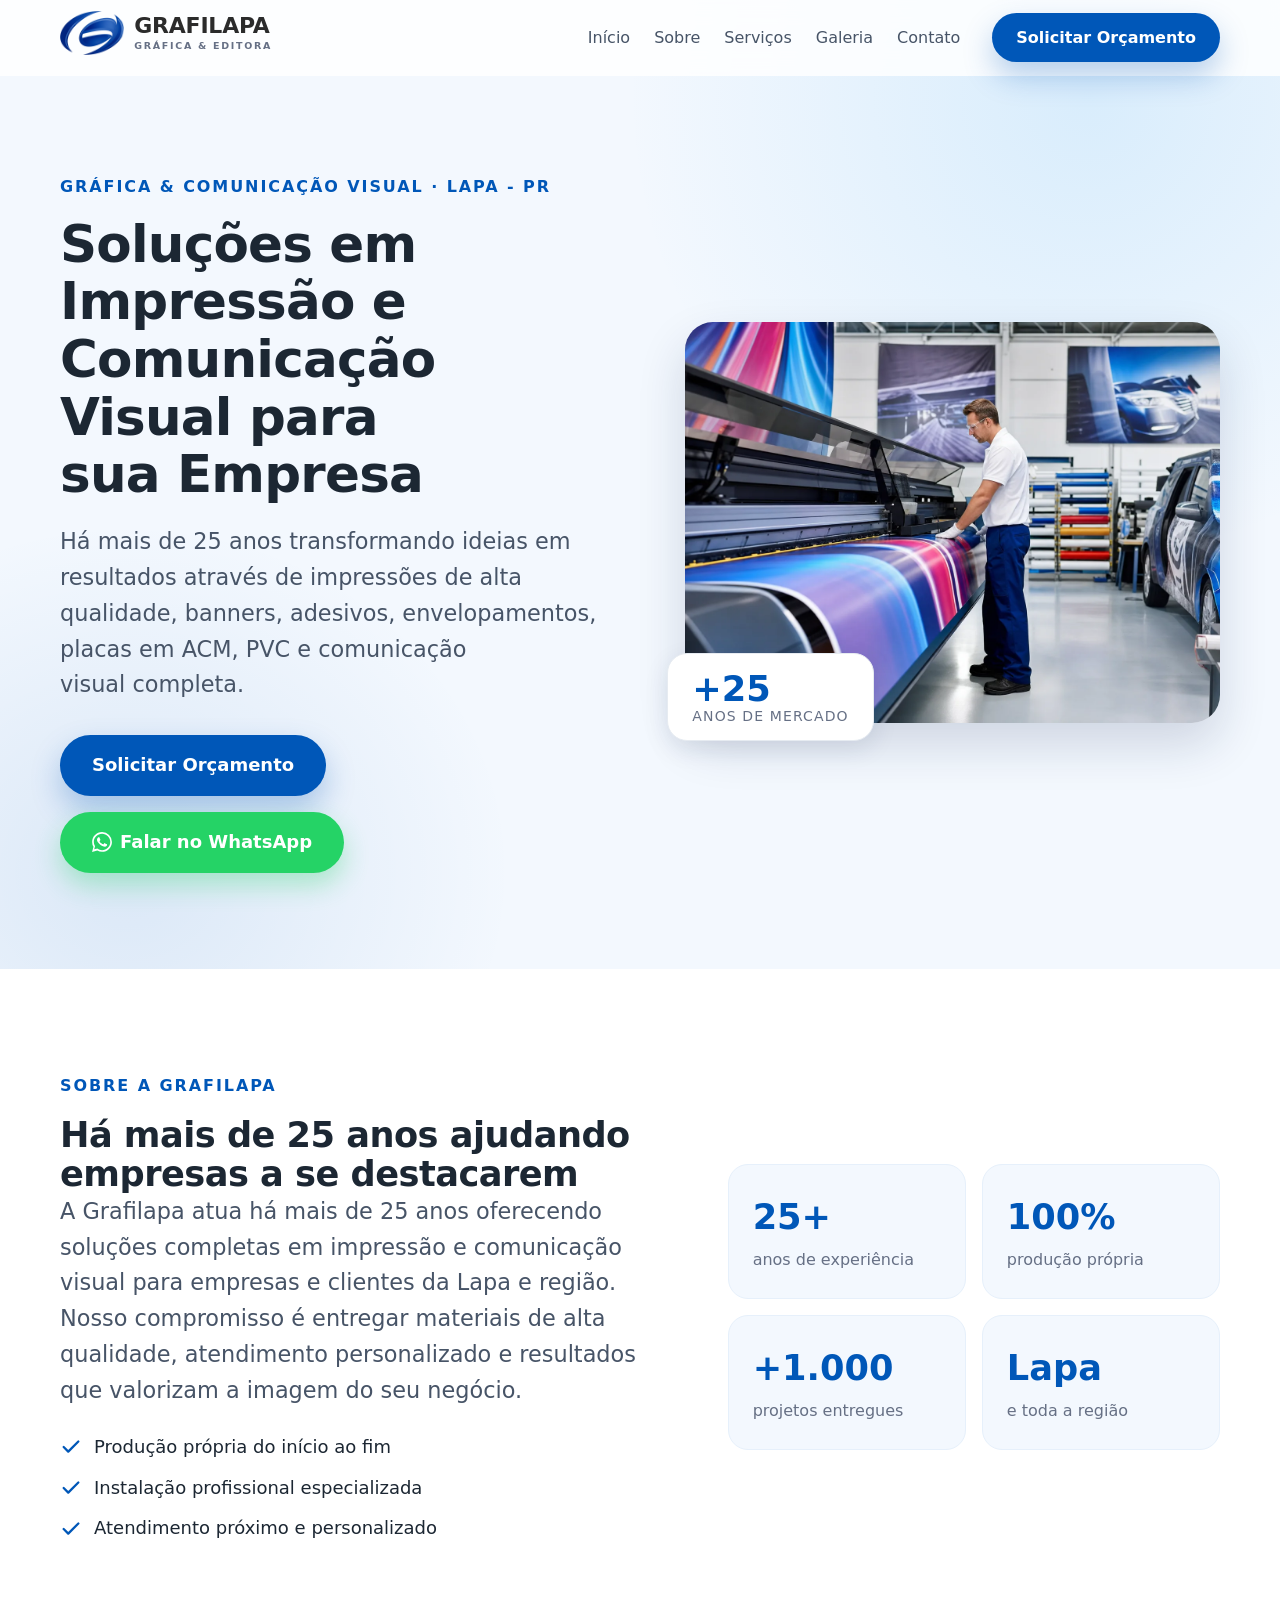
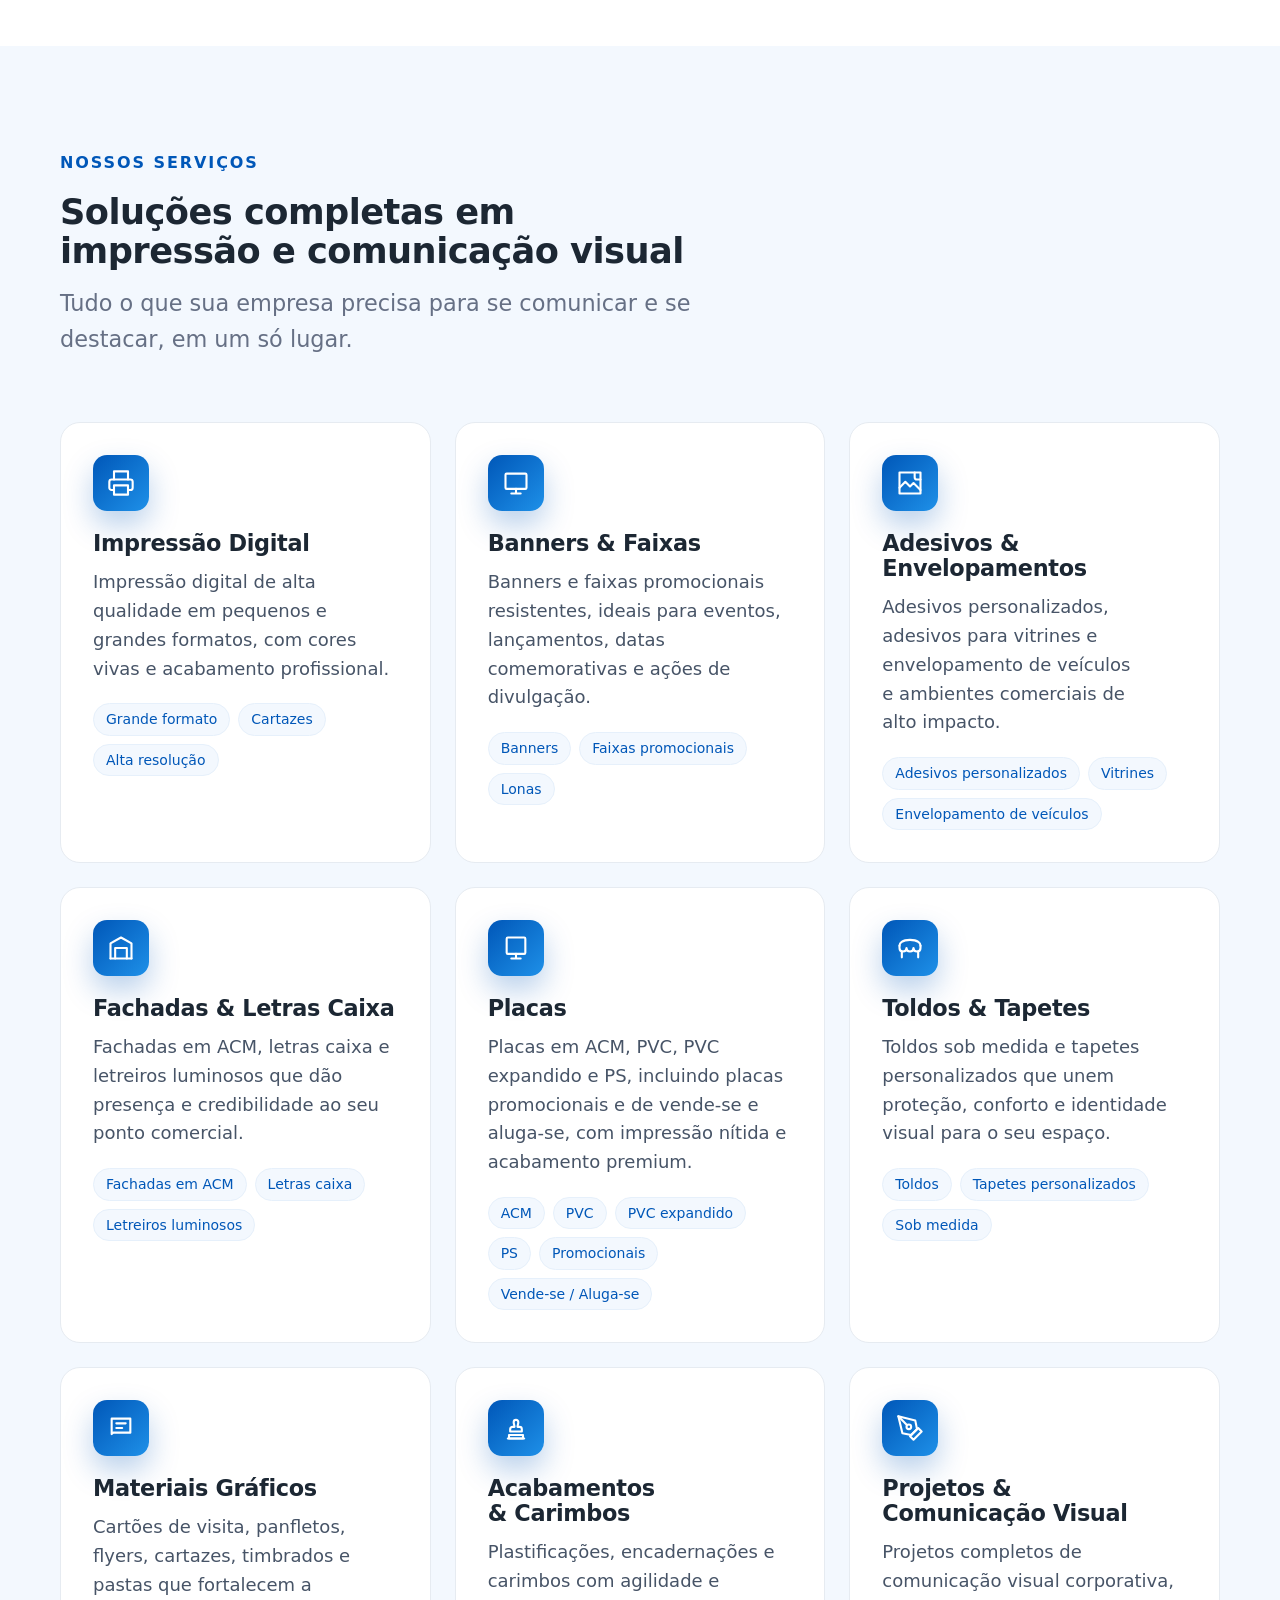
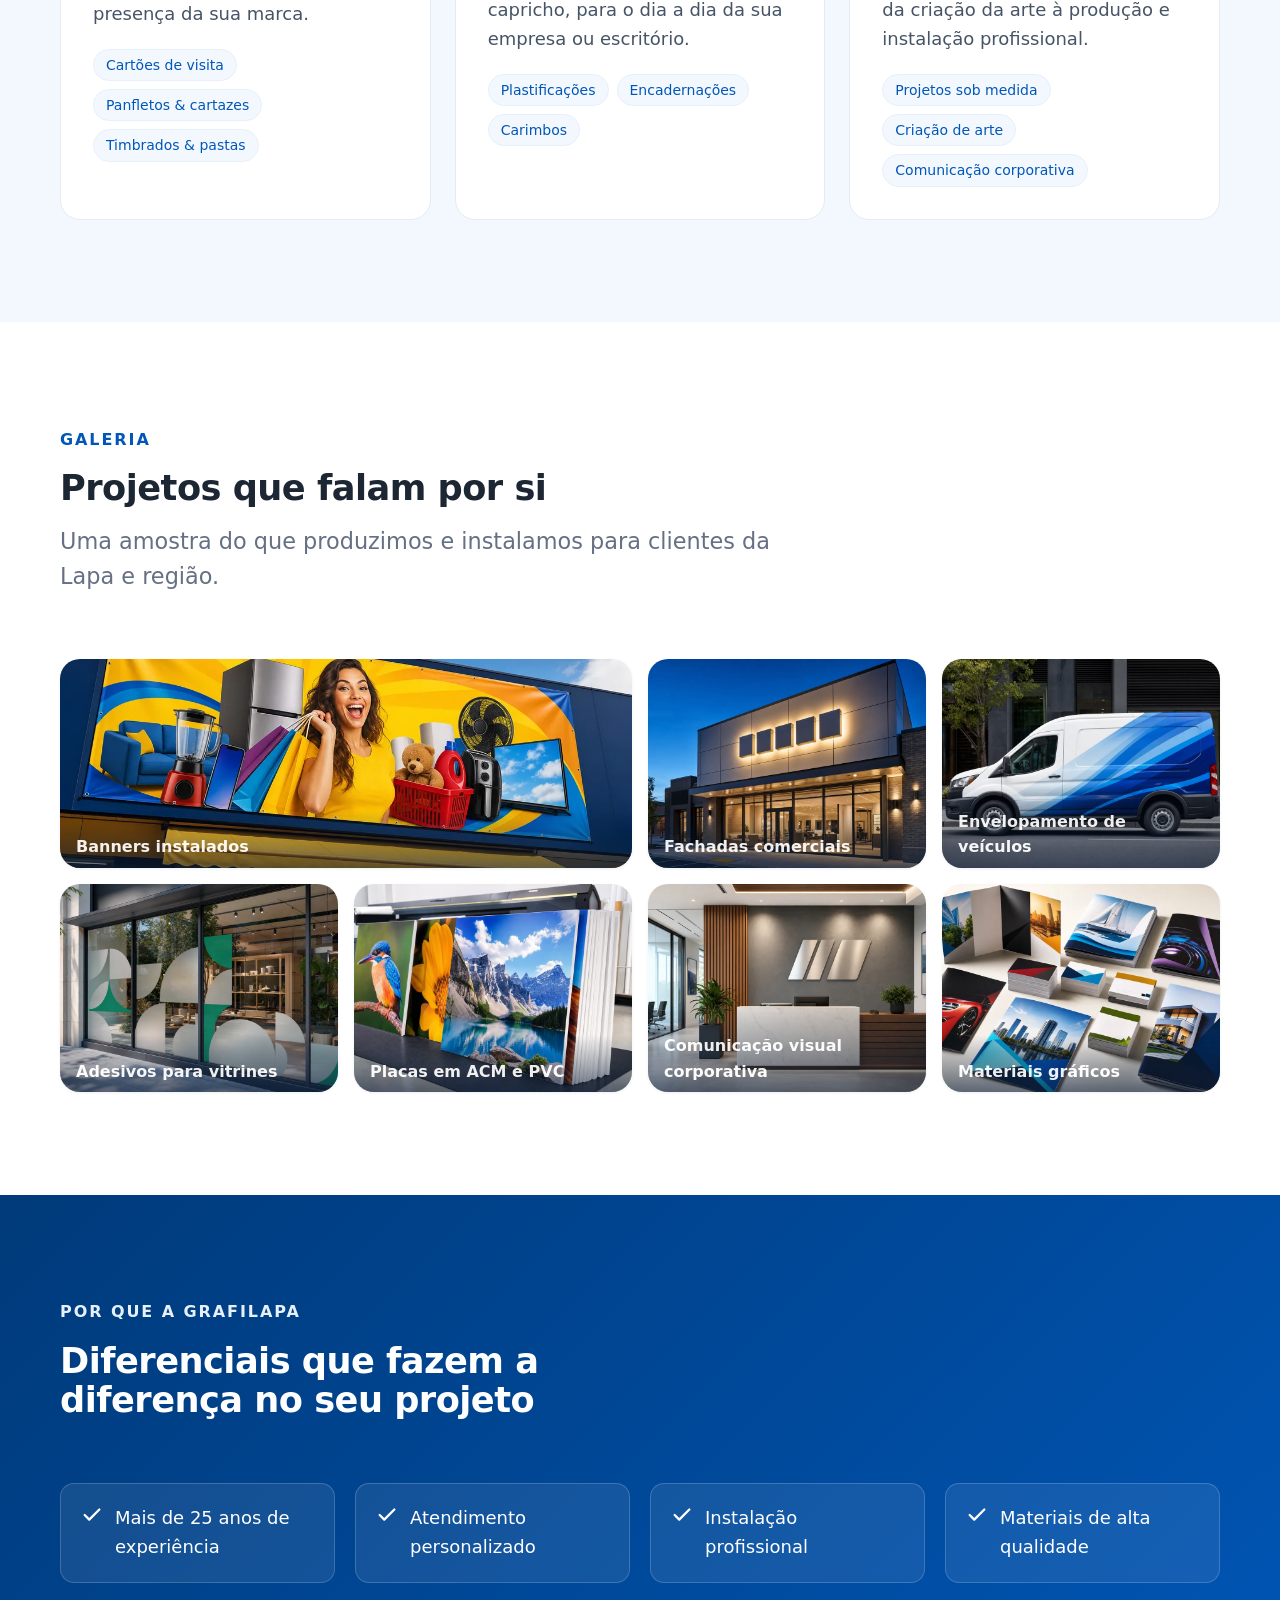
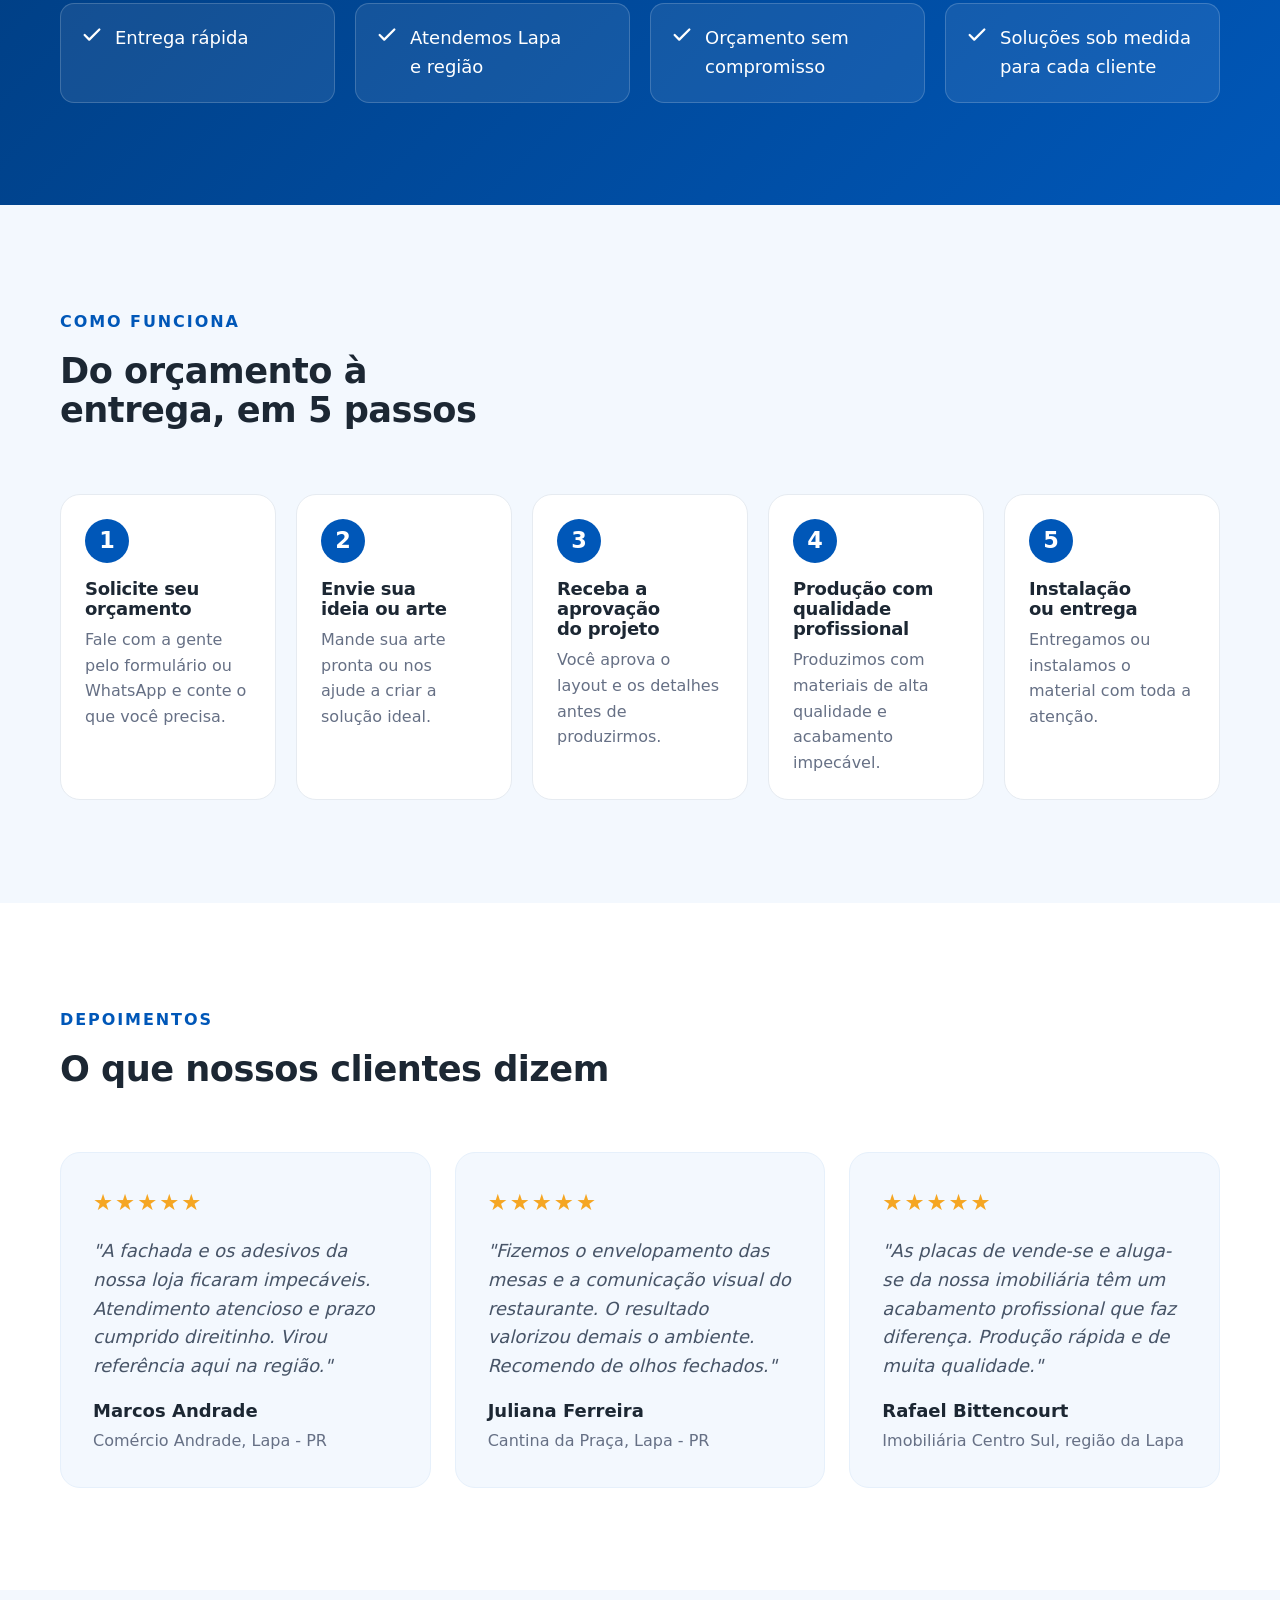
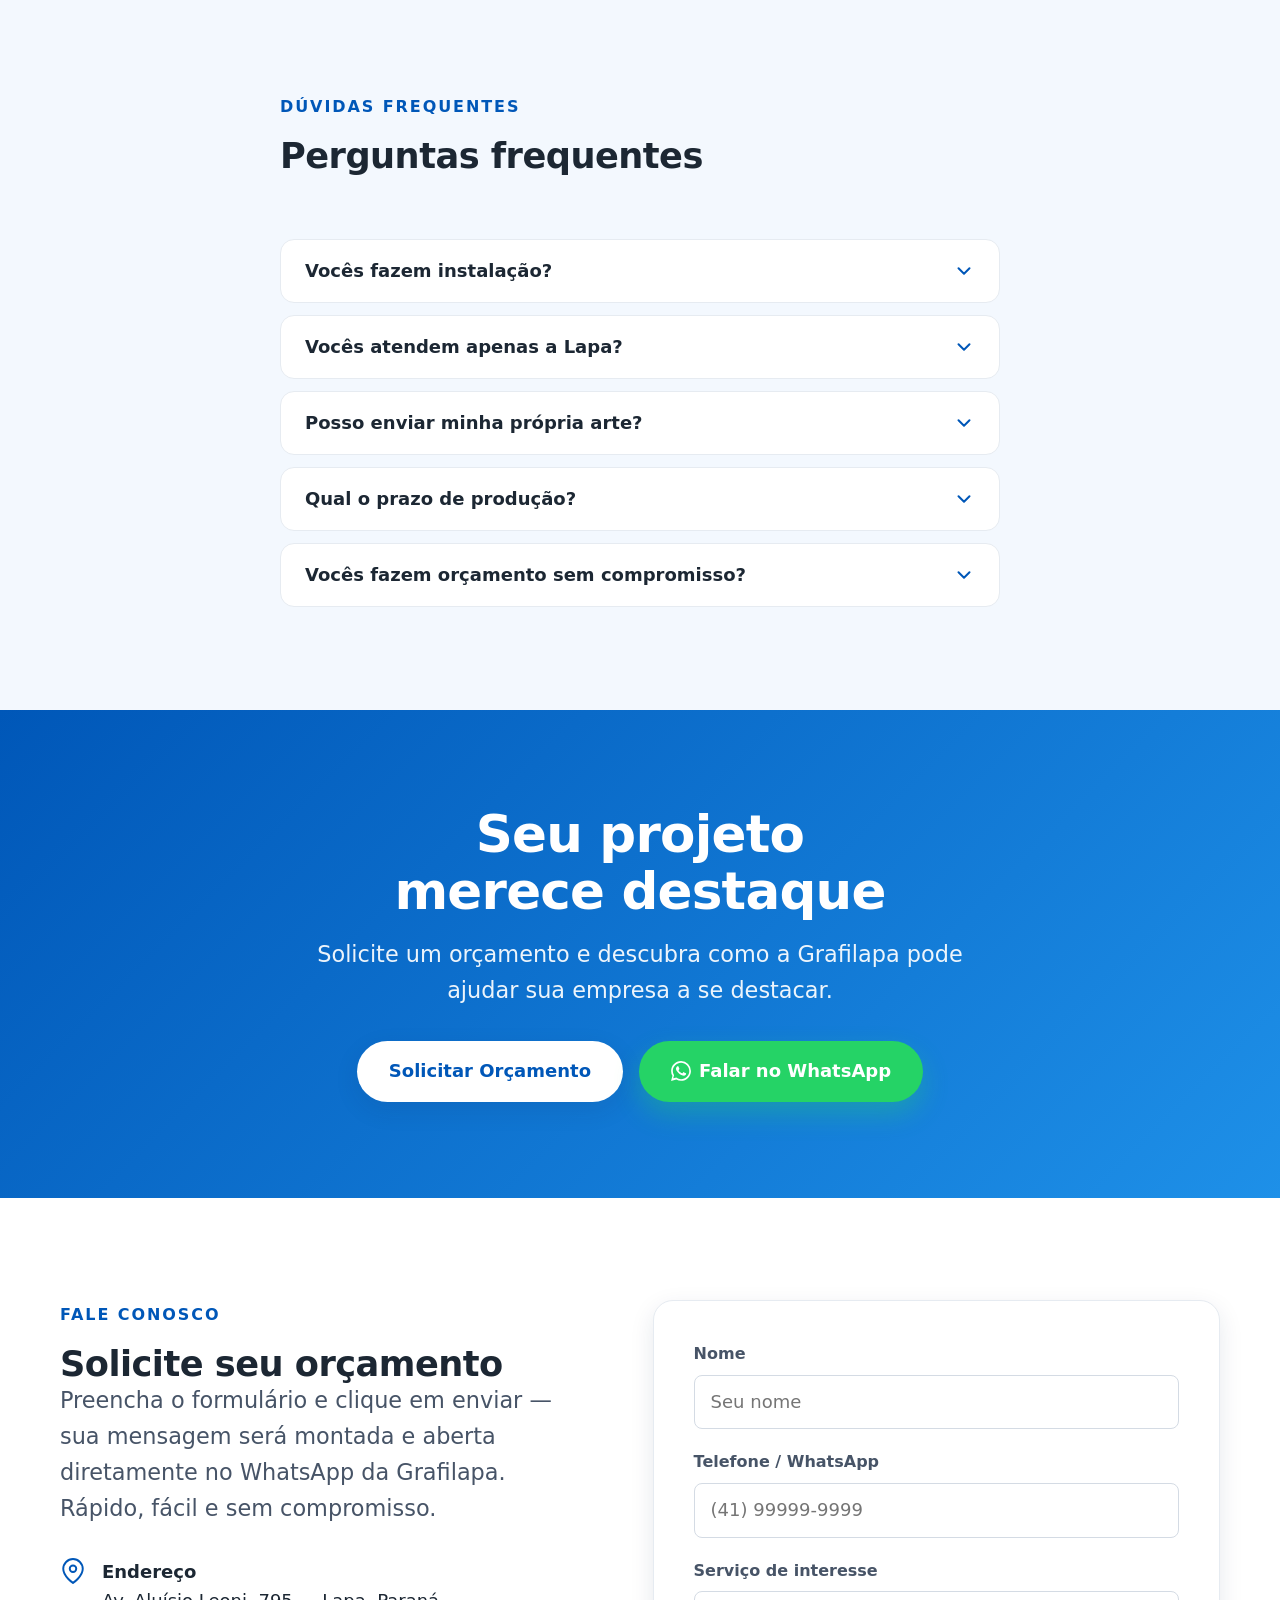
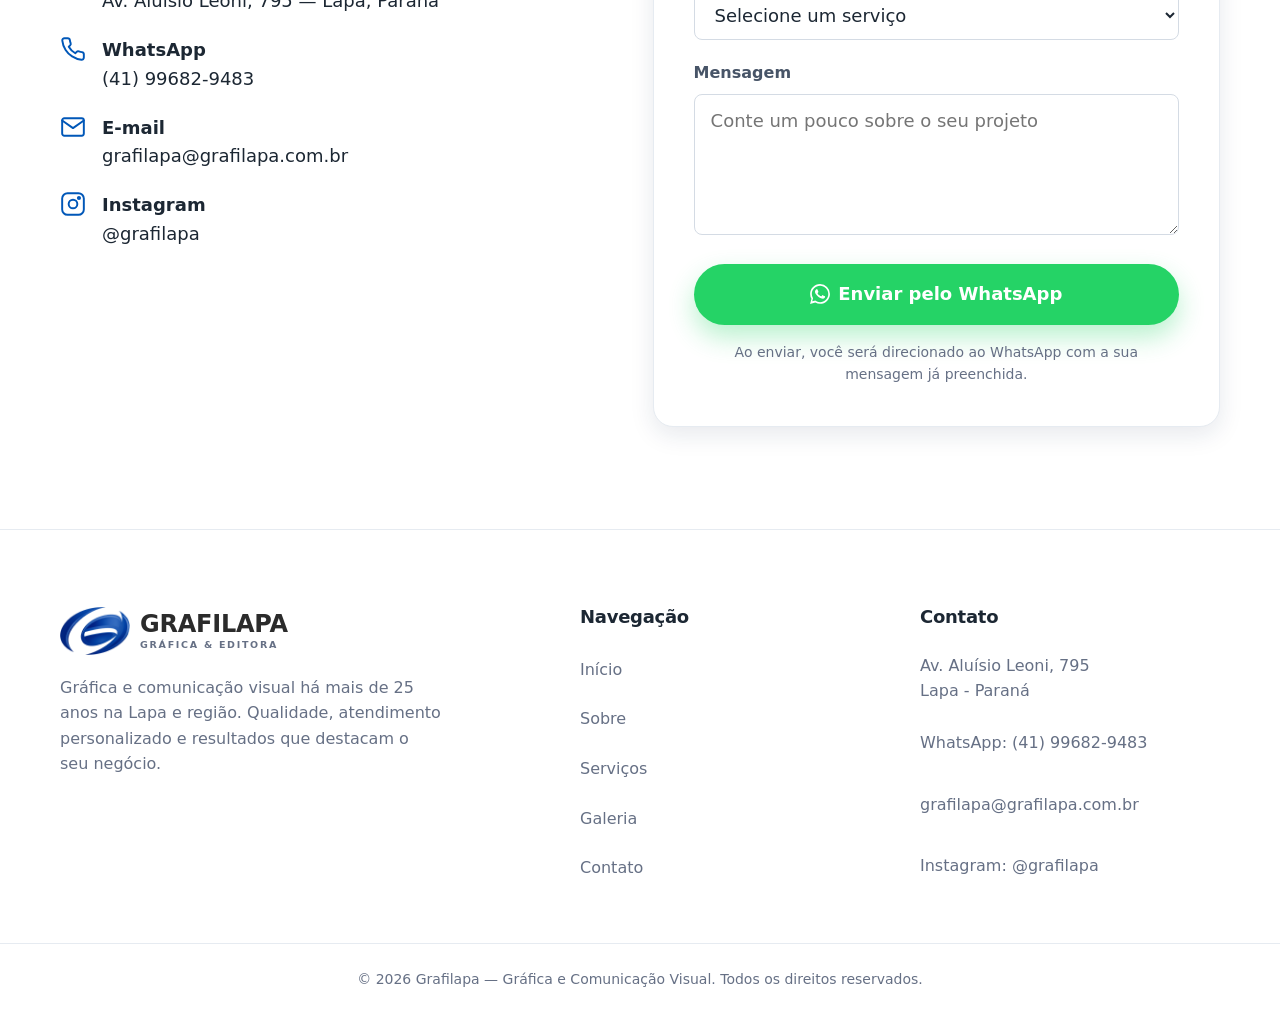
==== Grafilapa/index.html @ b153ba52 "Add files via upload" ====
<!DOCTYPE html>
<html lang="pt-BR">
<head>
  <script>document.documentElement.classList.add('js');</script>
  <meta charset="UTF-8" />
  <meta name="viewport" content="width=device-width, initial-scale=1.0" />
  <title>Grafilapa | Gráfica e Comunicação Visual na Lapa - PR</title>
  <meta name="description" content="Gráfica e comunicação visual na Lapa - PR. Há mais de 25 anos em impressão digital, banners, adesivos, envelopamentos, placas em ACM, PVC, PVC expandido e PS, fachadas, letras caixa, letreiros luminosos, toldos e materiais gráficos. Orçamento sem compromisso." />
  <meta name="author" content="Grafilapa" />
  <meta name="robots" content="index, follow" />
  <meta name="theme-color" content="#0057B8" />
  <link rel="canonical" href="https://grafilapa.com.br/" />

  <!-- Open Graph -->
  <meta property="og:type" content="business.business" />
  <meta property="og:site_name" content="Grafilapa" />
  <meta property="og:locale" content="pt_BR" />
  <meta property="og:title" content="Grafilapa | Gráfica e Comunicação Visual na Lapa - PR" />
  <meta property="og:description" content="Há mais de 25 anos transformando ideias em resultados: impressão digital, banners, adesivos, envelopamentos, placas em ACM, PVC e comunicação visual completa na Lapa e região." />
  <meta property="og:url" content="https://grafilapa.com.br/" />
  <meta property="og:image" content="https://grafilapa.com.br/assets/img/og-image.jpg" />
  <meta property="og:image:width" content="1200" />
  <meta property="og:image:height" content="630" />

  <!-- Twitter -->
  <meta name="twitter:card" content="summary_large_image" />
  <meta name="twitter:title" content="Grafilapa | Gráfica e Comunicação Visual na Lapa - PR" />
  <meta name="twitter:description" content="Impressão digital, banners, adesivos, envelopamento e comunicação visual completa na Lapa - PR. Orçamento sem compromisso." />
  <meta name="twitter:image" content="https://grafilapa.com.br/assets/img/og-image.jpg" />

  <!-- Favicon -->
  <link rel="icon" href="/favicon.ico" sizes="any" />
  <link rel="icon" type="image/png" sizes="32x32" href="assets/img/favicon-32.png" />
  <link rel="icon" type="image/png" sizes="16x16" href="assets/img/favicon-16.png" />
  <link rel="apple-touch-icon" href="assets/img/apple-touch-icon.png" />

  <!-- Fonts: Cabinet Grotesk (display) + General Sans (body) -->
  <link rel="preconnect" href="https://api.fontshare.com" crossorigin />
  <link href="https://api.fontshare.com/v2/css?f[]=cabinet-grotesk@500,700,800&f[]=general-sans@400,500,600,700&display=swap" rel="stylesheet" />

  <!-- Preload hero -->
  <link rel="preload" as="image" href="assets/img/hero.webp" />

  <link rel="stylesheet" href="assets/css/style.css" />

  <!-- Schema.org LocalBusiness -->
  <script type="application/ld+json">
  {
    "@context": "https://schema.org",
    "@type": "LocalBusiness",
    "name": "Grafilapa",
    "description": "Gráfica e comunicação visual com mais de 25 anos de mercado: impressão digital, banners, adesivos, envelopamentos, placas em ACM, PVC, PVC expandido e PS, fachadas, letras caixa, letreiros luminosos, toldos e materiais gráficos.",
    "image": "https://grafilapa.com.br/assets/img/og-image.jpg",
    "url": "https://grafilapa.com.br/",
    "telephone": "+5541996829483",
    "email": "grafilapa@grafilapa.com.br",
    "priceRange": "$$",
    "address": {
      "@type": "PostalAddress",
      "streetAddress": "Av. Aluísio Leoni, 795",
      "addressLocality": "Lapa",
      "addressRegion": "PR",
      "addressCountry": "BR"
    },
    "areaServed": {
      "@type": "GeoCircle",
      "name": "Lapa e região - Paraná"
    },
    "sameAs": ["https://instagram.com/grafilapa"],
    "openingHoursSpecification": {
      "@type": "OpeningHoursSpecification",
      "dayOfWeek": ["Monday","Tuesday","Wednesday","Thursday","Friday"],
      "opens": "08:00",
      "closes": "18:00"
    }
  }
  </script>
</head>
<body>
  <a href="#main" class="skip-link">Ir para o conteúdo</a>

  <!-- ===== HEADER ===== -->
  <header class="header" id="header">
    <div class="container header__inner">
      <a href="#inicio" class="header__brand" aria-label="Grafilapa - Início">
        <span class="brand">
          <img src="assets/img/logo-mark.png" alt="" width="292" height="200" class="brand__mark" />
          <span class="brand__text">
            <span class="brand__name">GRAFILAPA</span>
            <span class="brand__tag">Gráfica &amp; Editora</span>
          </span>
          <span class="sr-only">Grafilapa - Gráfica e Editora</span>
        </span>
      </a>
      <nav class="nav" id="nav" aria-label="Navegação principal">
        <ul class="nav__list" role="list">
          <li><a href="#inicio" class="nav__link">Início</a></li>
          <li><a href="#sobre" class="nav__link">Sobre</a></li>
          <li><a href="#servicos" class="nav__link">Serviços</a></li>
          <li><a href="#galeria" class="nav__link">Galeria</a></li>
          <li><a href="#contato" class="nav__link">Contato</a></li>
        </ul>
        <a href="https://wa.me/5541996829483?text=Ol%C3%A1!%20Gostaria%20de%20solicitar%20um%20or%C3%A7amento." class="btn btn--primary nav__cta" target="_blank" rel="noopener">Solicitar Orçamento</a>
      </nav>
      <button class="nav__toggle" id="navToggle" aria-label="Abrir menu" aria-expanded="false" aria-controls="nav">
        <span></span><span></span><span></span>
      </button>
    </div>
  </header>

  <main id="main">
    <!-- ===== HERO ===== -->
    <section class="hero" id="inicio">
      <div class="hero__bg" aria-hidden="true"></div>
      <div class="container hero__inner">
        <div class="hero__content">
          <span class="eyebrow reveal">Gráfica & Comunicação Visual · Lapa - PR</span>
          <h1 class="hero__title reveal">Soluções em Impressão e Comunicação Visual para sua Empresa</h1>
          <p class="hero__lead reveal">Há mais de 25 anos transformando ideias em resultados através de impressões de alta qualidade, banners, adesivos, envelopamentos, placas em ACM, PVC e comunicação visual completa.</p>
          <div class="hero__actions reveal">
            <a href="#contato" class="btn btn--primary btn--lg">Solicitar Orçamento</a>
            <a href="https://wa.me/5541996829483?text=Ol%C3%A1!%20Gostaria%20de%20solicitar%20um%20or%C3%A7amento." class="btn btn--whatsapp btn--lg" target="_blank" rel="noopener">
              <svg viewBox="0 0 24 24" width="20" height="20" fill="currentColor" aria-hidden="true"><path d="M.057 24l1.687-6.163a11.867 11.867 0 01-1.587-5.945C.16 5.335 5.495 0 12.05 0a11.817 11.817 0 018.413 3.488 11.824 11.824 0 013.48 8.414c-.003 6.557-5.338 11.892-11.893 11.892a11.9 11.9 0 01-5.688-1.448L.057 24zm6.597-3.807c1.676.995 3.276 1.591 5.392 1.592 5.448 0 9.886-4.434 9.889-9.885.002-5.462-4.415-9.89-9.881-9.892-5.452 0-9.887 4.434-9.889 9.884a9.87 9.87 0 001.519 5.276l-.999 3.648 3.97-1.024zm11.387-5.464c-.074-.124-.272-.198-.57-.347-.297-.149-1.758-.868-2.031-.967-.272-.099-.47-.149-.669.149-.198.297-.768.967-.941 1.165-.173.198-.347.223-.644.074-.297-.149-1.255-.462-2.39-1.475-.883-.788-1.48-1.761-1.653-2.059-.173-.297-.018-.458.13-.606.134-.133.297-.347.446-.521.151-.172.2-.296.3-.495.099-.198.05-.372-.025-.521-.075-.148-.669-1.611-.916-2.206-.242-.579-.487-.501-.669-.51l-.57-.01c-.198 0-.52.074-.792.372s-1.04 1.016-1.04 2.479 1.065 2.876 1.213 3.074c.149.198 2.095 3.2 5.076 4.487.709.306 1.263.489 1.694.626.712.226 1.36.194 1.872.118.571-.085 1.758-.719 2.006-1.413.248-.695.248-1.29.173-1.414z"/></svg>
              Falar no WhatsApp
            </a>
          </div>
        </div>
        <div class="hero__media reveal">
          <picture>
            <source srcset="assets/img/hero.webp" type="image/webp" />
            <img src="assets/img/hero.jpg" alt="Técnico operando impressora de grande formato produzindo um banner colorido em gráfica profissional" width="1536" height="1024" fetchpriority="high" />
          </picture>
          <div class="hero__badge" aria-hidden="true">
            <strong>+25</strong>
            <span>anos de mercado</span>
          </div>
        </div>
      </div>
    </section>

    <!-- ===== SOBRE ===== -->
    <section class="section" id="sobre">
      <div class="container about">
        <div class="about__text reveal">
          <span class="eyebrow">Sobre a Grafilapa</span>
          <h2 class="section__title">Há mais de 25 anos ajudando empresas a se destacarem</h2>
          <p>A Grafilapa atua há mais de 25 anos oferecendo soluções completas em impressão e comunicação visual para empresas e clientes da Lapa e região. Nosso compromisso é entregar materiais de alta qualidade, atendimento personalizado e resultados que valorizam a imagem do seu negócio.</p>
          <ul class="about__points" role="list">
            <li><svg class="ico-check" viewBox="0 0 24 24" aria-hidden="true"><path d="M20 6L9 17l-5-5"/></svg> Produção própria do início ao fim</li>
            <li><svg class="ico-check" viewBox="0 0 24 24" aria-hidden="true"><path d="M20 6L9 17l-5-5"/></svg> Instalação profissional especializada</li>
            <li><svg class="ico-check" viewBox="0 0 24 24" aria-hidden="true"><path d="M20 6L9 17l-5-5"/></svg> Atendimento próximo e personalizado</li>
          </ul>
        </div>
        <div class="about__stats reveal">
          <div class="stat"><strong>25+</strong><span>anos de experiência</span></div>
          <div class="stat"><strong>100%</strong><span>produção própria</span></div>
          <div class="stat"><strong>+1.000</strong><span>projetos entregues</span></div>
          <div class="stat"><strong>Lapa</strong><span>e toda a região</span></div>
        </div>
      </div>
    </section>

    <!-- ===== SERVIÇOS ===== -->
    <section class="section section--alt" id="servicos">
      <div class="container">
        <div class="section__head reveal">
          <span class="eyebrow">Nossos Serviços</span>
          <h2 class="section__title">Soluções completas em impressão e comunicação visual</h2>
          <p class="section__sub">Tudo o que sua empresa precisa para se comunicar e se destacar, em um só lugar.</p>
        </div>
        <div class="services">
          <article class="service reveal">
            <span class="service__icon">
              <svg viewBox="0 0 24 24" aria-hidden="true"><path d="M6 9V2h12v7"/><path d="M6 18H4a2 2 0 0 1-2-2v-5a2 2 0 0 1 2-2h16a2 2 0 0 1 2 2v5a2 2 0 0 1-2 2h-2"/><rect x="6" y="14" width="12" height="8"/></svg>
            </span>
            <h3 class="service__title">Impressão Digital</h3>
            <p>Impressão digital de alta qualidade em pequenos e grandes formatos, com cores vivas e acabamento profissional.</p>
            <ul class="service__tags" role="list"><li>Grande formato</li><li>Cartazes</li><li>Alta resolução</li></ul>
          </article>

          <article class="service reveal">
            <span class="service__icon">
              <svg viewBox="0 0 24 24" aria-hidden="true"><rect x="3" y="4" width="18" height="13" rx="1"/><path d="M8 21h8M12 17v4"/></svg>
            </span>
            <h3 class="service__title">Banners & Faixas</h3>
            <p>Banners e faixas promocionais resistentes, ideais para eventos, lançamentos, datas comemorativas e ações de divulgação.</p>
            <ul class="service__tags" role="list"><li>Banners</li><li>Faixas promocionais</li><li>Lonas</li></ul>
          </article>

          <article class="service reveal">
            <span class="service__icon">
              <svg viewBox="0 0 24 24" aria-hidden="true"><path d="M3 3h18v18H3z"/><path d="M16 3v4a2 2 0 0 0 2 2h3"/><path d="M3 16l5-5 4 4 3-3 6 6"/></svg>
            </span>
            <h3 class="service__title">Adesivos & Envelopamentos</h3>
            <p>Adesivos personalizados, adesivos para vitrines e envelopamento de veículos e ambientes comerciais de alto impacto.</p>
            <ul class="service__tags" role="list"><li>Adesivos personalizados</li><li>Vitrines</li><li>Envelopamento de veículos</li></ul>
          </article>

          <article class="service reveal">
            <span class="service__icon">
              <svg viewBox="0 0 24 24" aria-hidden="true"><path d="M3 21V8l9-5 9 5v13"/><path d="M3 21h18"/><path d="M7 21v-9h10v9"/></svg>
            </span>
            <h3 class="service__title">Fachadas & Letras Caixa</h3>
            <p>Fachadas em ACM, letras caixa e letreiros luminosos que dão presença e credibilidade ao seu ponto comercial.</p>
            <ul class="service__tags" role="list"><li>Fachadas em ACM</li><li>Letras caixa</li><li>Letreiros luminosos</li></ul>
          </article>

          <article class="service reveal">
            <span class="service__icon">
              <svg viewBox="0 0 24 24" aria-hidden="true"><rect x="4" y="3" width="16" height="14" rx="1"/><path d="M12 17v4M8 21h8"/></svg>
            </span>
            <h3 class="service__title">Placas</h3>
            <p>Placas em ACM, PVC, PVC expandido e PS, incluindo placas promocionais e de vende-se e aluga-se, com impressão nítida e acabamento premium.</p>
            <ul class="service__tags" role="list"><li>ACM</li><li>PVC</li><li>PVC expandido</li><li>PS</li><li>Promocionais</li><li>Vende-se / Aluga-se</li></ul>
          </article>

          <article class="service reveal">
            <span class="service__icon">
              <svg viewBox="0 0 24 24" aria-hidden="true"><path d="M3 10c0-2 2-5 9-5s9 3 9 5"/><path d="M3 10v2c0 1.5 1 3 3 3s3-1.5 3-3c0 1.5 1 3 3 3s3-1.5 3-3c0 1.5 1 3 3 3s3-1.5 3-3v-2"/><path d="M5 15v5M19 15v5"/></svg>
            </span>
            <h3 class="service__title">Toldos & Tapetes</h3>
            <p>Toldos sob medida e tapetes personalizados que unem proteção, conforto e identidade visual para o seu espaço.</p>
            <ul class="service__tags" role="list"><li>Toldos</li><li>Tapetes personalizados</li><li>Sob medida</li></ul>
          </article>

          <article class="service reveal">
            <span class="service__icon">
              <svg viewBox="0 0 24 24" aria-hidden="true"><path d="M4 4h16v12H5.17L4 17.17V4z"/><path d="M8 8h8M8 12h5"/></svg>
            </span>
            <h3 class="service__title">Materiais Gráficos</h3>
            <p>Cartões de visita, panfletos, flyers, cartazes, timbrados e pastas que fortalecem a presença da sua marca.</p>
            <ul class="service__tags" role="list"><li>Cartões de visita</li><li>Panfletos & cartazes</li><li>Timbrados & pastas</li></ul>
          </article>

          <article class="service reveal">
            <span class="service__icon">
              <svg viewBox="0 0 24 24" aria-hidden="true"><path d="M5 21h14"/><path d="M6 18h12v3H6z"/><path d="M14 7a2 2 0 1 0-4 0c0 1.5.7 2.4.7 4H9a2 2 0 0 0-2 2v2h10v-2a2 2 0 0 0-2-2h-1.7c0-1.6.7-2.5.7-4z"/></svg>
            </span>
            <h3 class="service__title">Acabamentos & Carimbos</h3>
            <p>Plastificações, encadernações e carimbos com agilidade e capricho, para o dia a dia da sua empresa ou escritório.</p>
            <ul class="service__tags" role="list"><li>Plastificações</li><li>Encadernações</li><li>Carimbos</li></ul>
          </article>

          <article class="service reveal">
            <span class="service__icon">
              <svg viewBox="0 0 24 24" aria-hidden="true"><path d="M12 19l7-7 3 3-7 7-3-3z"/><path d="M18 13l-1.5-7.5L2 2l3.5 14.5L13 18l5-5z"/><path d="M2 2l7.586 7.586"/><circle cx="11" cy="11" r="2"/></svg>
            </span>
            <h3 class="service__title">Projetos & Comunicação Visual</h3>
            <p>Projetos completos de comunicação visual corporativa, da criação da arte à produção e instalação profissional.</p>
            <ul class="service__tags" role="list"><li>Projetos sob medida</li><li>Criação de arte</li><li>Comunicação corporativa</li></ul>
          </article>
        </div>
      </div>
    </section>

    <!-- ===== GALERIA ===== -->
    <section class="section" id="galeria">
      <div class="container">
        <div class="section__head reveal">
          <span class="eyebrow">Galeria</span>
          <h2 class="section__title">Projetos que falam por si</h2>
          <p class="section__sub">Uma amostra do que produzimos e instalamos para clientes da Lapa e região.</p>
        </div>
        <div class="gallery">
          <figure class="gallery__item gallery__item--wide reveal">
            <picture><source srcset="assets/img/banner.webp" type="image/webp" /><img src="assets/img/banner.jpg" alt="Banner promocional de grande formato instalado na fachada de uma loja" loading="lazy" width="1000" height="666" /></picture>
            <figcaption>Banners instalados</figcaption>
          </figure>
          <figure class="gallery__item reveal">
            <picture><source srcset="assets/img/fachada.webp" type="image/webp" /><img src="assets/img/fachada.jpg" alt="Fachada comercial moderna com letreiro iluminado" loading="lazy" width="1000" height="666" /></picture>
            <figcaption>Fachadas comerciais</figcaption>
          </figure>
          <figure class="gallery__item reveal">
            <picture><source srcset="assets/img/envelopamento.webp" type="image/webp" /><img src="assets/img/envelopamento.jpg" alt="Veículo comercial totalmente envelopado em vinil azul e branco" loading="lazy" width="1000" height="666" /></picture>
            <figcaption>Envelopamento de veículos</figcaption>
          </figure>
          <figure class="gallery__item reveal">
            <picture><source srcset="assets/img/vitrine.webp" type="image/webp" /><img src="assets/img/vitrine.jpg" alt="Vitrine de loja com adesivos aplicados em vidro" loading="lazy" width="1000" height="666" /></picture>
            <figcaption>Adesivos para vitrines</figcaption>
          </figure>
          <figure class="gallery__item reveal">
            <picture><source srcset="assets/img/pvc.webp" type="image/webp" /><img src="assets/img/pvc.jpg" alt="Placas em ACM e PVC impressas em alta qualidade" loading="lazy" width="1000" height="666" /></picture>
            <figcaption>Placas em ACM e PVC</figcaption>
          </figure>
          <figure class="gallery__item reveal">
            <picture><source srcset="assets/img/corporativo.webp" type="image/webp" /><img src="assets/img/corporativo.jpg" alt="Ambiente corporativo com comunicação visual e letreiro em metal" loading="lazy" width="1000" height="666" /></picture>
            <figcaption>Comunicação visual corporativa</figcaption>
          </figure>
          <figure class="gallery__item reveal">
            <picture><source srcset="assets/img/graficos.webp" type="image/webp" /><img src="assets/img/graficos.jpg" alt="Materiais gráficos impressos: cartões de visita, flyers e folders" loading="lazy" width="1000" height="666" /></picture>
            <figcaption>Materiais gráficos</figcaption>
          </figure>
        </div>
      </div>
    </section>

    <!-- ===== DIFERENCIAIS ===== -->
    <section class="section section--dark" id="diferenciais">
      <div class="container">
        <div class="section__head reveal">
          <span class="eyebrow eyebrow--light">Por que a Grafilapa</span>
          <h2 class="section__title">Diferenciais que fazem a diferença no seu projeto</h2>
        </div>
        <ul class="diffs" role="list">
          <li class="reveal"><svg class="ico-check" viewBox="0 0 24 24" aria-hidden="true"><path d="M20 6L9 17l-5-5"/></svg> Mais de 25 anos de experiência</li>
          <li class="reveal"><svg class="ico-check" viewBox="0 0 24 24" aria-hidden="true"><path d="M20 6L9 17l-5-5"/></svg> Atendimento personalizado</li>
          <li class="reveal"><svg class="ico-check" viewBox="0 0 24 24" aria-hidden="true"><path d="M20 6L9 17l-5-5"/></svg> Instalação profissional</li>
          <li class="reveal"><svg class="ico-check" viewBox="0 0 24 24" aria-hidden="true"><path d="M20 6L9 17l-5-5"/></svg> Materiais de alta qualidade</li>
          <li class="reveal"><svg class="ico-check" viewBox="0 0 24 24" aria-hidden="true"><path d="M20 6L9 17l-5-5"/></svg> Entrega rápida</li>
          <li class="reveal"><svg class="ico-check" viewBox="0 0 24 24" aria-hidden="true"><path d="M20 6L9 17l-5-5"/></svg> Atendemos Lapa e região</li>
          <li class="reveal"><svg class="ico-check" viewBox="0 0 24 24" aria-hidden="true"><path d="M20 6L9 17l-5-5"/></svg> Orçamento sem compromisso</li>
          <li class="reveal"><svg class="ico-check" viewBox="0 0 24 24" aria-hidden="true"><path d="M20 6L9 17l-5-5"/></svg> Soluções sob medida para cada cliente</li>
        </ul>
      </div>
    </section>

    <!-- ===== COMO FUNCIONA ===== -->
    <section class="section section--alt" id="como-funciona">
      <div class="container">
        <div class="section__head reveal">
          <span class="eyebrow">Como funciona</span>
          <h2 class="section__title">Do orçamento à entrega, em 5 passos</h2>
        </div>
        <ol class="steps" role="list">
          <li class="step reveal"><span class="step__num">1</span><h3>Solicite seu orçamento</h3><p>Fale com a gente pelo formulário ou WhatsApp e conte o que você precisa.</p></li>
          <li class="step reveal"><span class="step__num">2</span><h3>Envie sua ideia ou arte</h3><p>Mande sua arte pronta ou nos ajude a criar a solução ideal.</p></li>
          <li class="step reveal"><span class="step__num">3</span><h3>Receba a aprovação do projeto</h3><p>Você aprova o layout e os detalhes antes de produzirmos.</p></li>
          <li class="step reveal"><span class="step__num">4</span><h3>Produção com qualidade profissional</h3><p>Produzimos com materiais de alta qualidade e acabamento impecável.</p></li>
          <li class="step reveal"><span class="step__num">5</span><h3>Instalação ou entrega</h3><p>Entregamos ou instalamos o material com toda a atenção.</p></li>
        </ol>
      </div>
    </section>

    <!-- ===== DEPOIMENTOS ===== -->
    <section class="section" id="depoimentos">
      <div class="container">
        <div class="section__head reveal">
          <span class="eyebrow">Depoimentos</span>
          <h2 class="section__title">O que nossos clientes dizem</h2>
        </div>
        <div class="testimonials">
          <figure class="testimonial reveal">
            <div class="stars" aria-label="5 de 5 estrelas">★★★★★</div>
            <blockquote>"A fachada e os adesivos da nossa loja ficaram impecáveis. Atendimento atencioso e prazo cumprido direitinho. Virou referência aqui na região."</blockquote>
            <figcaption><strong>Marcos Andrade</strong><span>Comércio Andrade, Lapa - PR</span></figcaption>
          </figure>
          <figure class="testimonial reveal">
            <div class="stars" aria-label="5 de 5 estrelas">★★★★★</div>
            <blockquote>"Fizemos o envelopamento das mesas e a comunicação visual do restaurante. O resultado valorizou demais o ambiente. Recomendo de olhos fechados."</blockquote>
            <figcaption><strong>Juliana Ferreira</strong><span>Cantina da Praça, Lapa - PR</span></figcaption>
          </figure>
          <figure class="testimonial reveal">
            <div class="stars" aria-label="5 de 5 estrelas">★★★★★</div>
            <blockquote>"As placas de vende-se e aluga-se da nossa imobiliária têm um acabamento profissional que faz diferença. Produção rápida e de muita qualidade."</blockquote>
            <figcaption><strong>Rafael Bittencourt</strong><span>Imobiliária Centro Sul, região da Lapa</span></figcaption>
          </figure>
        </div>
      </div>
    </section>

    <!-- ===== FAQ ===== -->
    <section class="section section--alt" id="faq">
      <div class="container container--narrow">
        <div class="section__head reveal">
          <span class="eyebrow">Dúvidas frequentes</span>
          <h2 class="section__title">Perguntas frequentes</h2>
        </div>
        <div class="faq reveal" id="faq-list">
          <div class="faq__item">
            <h3><button class="faq__q" aria-expanded="false" aria-controls="faq-a1" id="faq-q1">Vocês fazem instalação?<svg class="faq__icon" viewBox="0 0 24 24" aria-hidden="true"><path d="M6 9l6 6 6-6"/></svg></button></h3>
            <div class="faq__a" id="faq-a1" role="region" aria-labelledby="faq-q1"><p>Sim, realizamos instalação profissional de diversos materiais, garantindo o melhor acabamento e durabilidade.</p></div>
          </div>
          <div class="faq__item">
            <h3><button class="faq__q" aria-expanded="false" aria-controls="faq-a2" id="faq-q2">Vocês atendem apenas a Lapa?<svg class="faq__icon" viewBox="0 0 24 24" aria-hidden="true"><path d="M6 9l6 6 6-6"/></svg></button></h3>
            <div class="faq__a" id="faq-a2" role="region" aria-labelledby="faq-q2"><p>Atendemos a Lapa e cidades da região, levando qualidade e atendimento próximo a empresas e clientes de todo o entorno.</p></div>
          </div>
          <div class="faq__item">
            <h3><button class="faq__q" aria-expanded="false" aria-controls="faq-a3" id="faq-q3">Posso enviar minha própria arte?<svg class="faq__icon" viewBox="0 0 24 24" aria-hidden="true"><path d="M6 9l6 6 6-6"/></svg></button></h3>
            <div class="faq__a" id="faq-a3" role="region" aria-labelledby="faq-q3"><p>Sim, você pode enviar sua arte pronta — ou podemos auxiliar na criação do material do jeitinho que você precisa.</p></div>
          </div>
          <div class="faq__item">
            <h3><button class="faq__q" aria-expanded="false" aria-controls="faq-a4" id="faq-q4">Qual o prazo de produção?<svg class="faq__icon" viewBox="0 0 24 24" aria-hidden="true"><path d="M6 9l6 6 6-6"/></svg></button></h3>
            <div class="faq__a" id="faq-a4" role="region" aria-labelledby="faq-q4"><p>O prazo varia conforme o projeto. Ao solicitar seu orçamento, informamos o prazo exato para a sua demanda.</p></div>
          </div>
          <div class="faq__item">
            <h3><button class="faq__q" aria-expanded="false" aria-controls="faq-a5" id="faq-q5">Vocês fazem orçamento sem compromisso?<svg class="faq__icon" viewBox="0 0 24 24" aria-hidden="true"><path d="M6 9l6 6 6-6"/></svg></button></h3>
            <div class="faq__a" id="faq-a5" role="region" aria-labelledby="faq-q5"><p>Sim. O orçamento é totalmente sem compromisso. Fale com a gente e descubra a melhor solução para o seu negócio.</p></div>
          </div>
        </div>
      </div>
    </section>

    <!-- ===== CTA FINAL ===== -->
    <section class="cta-final" id="cta">
      <div class="container cta-final__inner reveal">
        <h2 class="cta-final__title">Seu projeto merece destaque</h2>
        <p>Solicite um orçamento e descubra como a Grafilapa pode ajudar sua empresa a se destacar.</p>
        <div class="cta-final__actions">
          <a href="#contato" class="btn btn--primary btn--lg">Solicitar Orçamento</a>
          <a href="https://wa.me/5541996829483?text=Ol%C3%A1!%20Gostaria%20de%20solicitar%20um%20or%C3%A7amento." class="btn btn--whatsapp btn--lg" target="_blank" rel="noopener">
            <svg viewBox="0 0 24 24" width="20" height="20" fill="currentColor" aria-hidden="true"><path d="M.057 24l1.687-6.163a11.867 11.867 0 01-1.587-5.945C.16 5.335 5.495 0 12.05 0a11.817 11.817 0 018.413 3.488 11.824 11.824 0 013.48 8.414c-.003 6.557-5.338 11.892-11.893 11.892a11.9 11.9 0 01-5.688-1.448L.057 24zm6.597-3.807c1.676.995 3.276 1.591 5.392 1.592 5.448 0 9.886-4.434 9.889-9.885.002-5.462-4.415-9.89-9.881-9.892-5.452 0-9.887 4.434-9.889 9.884a9.87 9.87 0 001.519 5.276l-.999 3.648 3.97-1.024zm11.387-5.464c-.074-.124-.272-.198-.57-.347-.297-.149-1.758-.868-2.031-.967-.272-.099-.47-.149-.669.149-.198.297-.768.967-.941 1.165-.173.198-.347.223-.644.074-.297-.149-1.255-.462-2.39-1.475-.883-.788-1.48-1.761-1.653-2.059-.173-.297-.018-.458.13-.606.134-.133.297-.347.446-.521.151-.172.2-.296.3-.495.099-.198.05-.372-.025-.521-.075-.148-.669-1.611-.916-2.206-.242-.579-.487-.501-.669-.51l-.57-.01c-.198 0-.52.074-.792.372s-1.04 1.016-1.04 2.479 1.065 2.876 1.213 3.074c.149.198 2.095 3.2 5.076 4.487.709.306 1.263.489 1.694.626.712.226 1.36.194 1.872.118.571-.085 1.758-.719 2.006-1.413.248-.695.248-1.29.173-1.414z"/></svg>
            Falar no WhatsApp
          </a>
        </div>
      </div>
    </section>

    <!-- ===== CONTATO ===== -->
    <section class="section" id="contato">
      <div class="container contact">
        <div class="contact__info reveal">
          <span class="eyebrow">Fale conosco</span>
          <h2 class="section__title">Solicite seu orçamento</h2>
          <p>Preencha o formulário e clique em enviar — sua mensagem será montada e aberta diretamente no WhatsApp da Grafilapa. Rápido, fácil e sem compromisso.</p>
          <ul class="contact__list" role="list">
            <li>
              <svg viewBox="0 0 24 24" aria-hidden="true"><path d="M21 10c0 7-9 13-9 13s-9-6-9-13a9 9 0 0 1 18 0z"/><circle cx="12" cy="10" r="3"/></svg>
              <span><strong>Endereço</strong>Av. Aluísio Leoni, 795 — Lapa, Paraná</span>
            </li>
            <li>
              <svg viewBox="0 0 24 24" aria-hidden="true"><path d="M22 16.92v3a2 2 0 0 1-2.18 2 19.79 19.79 0 0 1-8.63-3.07 19.5 19.5 0 0 1-6-6 19.79 19.79 0 0 1-3.07-8.67A2 2 0 0 1 4.11 2h3a2 2 0 0 1 2 1.72c.13.96.36 1.9.7 2.81a2 2 0 0 1-.45 2.11L8.09 9.91a16 16 0 0 0 6 6l1.27-1.27a2 2 0 0 1 2.11-.45c.91.34 1.85.57 2.81.7A2 2 0 0 1 22 16.92z"/></svg>
              <span><strong>WhatsApp</strong>(41) 99682-9483</span>
            </li>
            <li>
              <svg viewBox="0 0 24 24" aria-hidden="true"><rect x="2" y="4" width="20" height="16" rx="2"/><path d="M22 6l-10 7L2 6"/></svg>
              <span><strong>E-mail</strong><a href="mailto:grafilapa@grafilapa.com.br">grafilapa@grafilapa.com.br</a></span>
            </li>
            <li>
              <svg viewBox="0 0 24 24" aria-hidden="true"><rect x="2" y="2" width="20" height="20" rx="5"/><circle cx="12" cy="12" r="4"/><circle cx="17.5" cy="6.5" r="1"/></svg>
              <span><strong>Instagram</strong><a href="https://instagram.com/grafilapa" target="_blank" rel="noopener">@grafilapa</a></span>
            </li>
          </ul>
        </div>
        <form class="contact__form reveal" id="contactForm" novalidate>
          <div class="field">
            <label for="nome">Nome</label>
            <input type="text" id="nome" name="nome" required autocomplete="name" placeholder="Seu nome" />
          </div>
          <div class="field">
            <label for="telefone">Telefone / WhatsApp</label>
            <input type="tel" id="telefone" name="telefone" required autocomplete="tel" placeholder="(41) 99999-9999" />
          </div>
          <div class="field">
            <label for="servico">Serviço de interesse</label>
            <select id="servico" name="servico" required>
              <option value="" disabled selected>Selecione um serviço</option>
              <option>Impressão Digital</option>
              <option>Banners e Faixas</option>
              <option>Adesivos Personalizados</option>
              <option>Adesivos para Vitrines</option>
              <option>Envelopamento de Veículos</option>
              <option>Envelopamento Comercial</option>
              <option>Placas (ACM, PVC, PVC expandido, PS)</option>
              <option>Placas de Vende-se / Aluga-se</option>
              <option>Fachadas em ACM</option>
              <option>Letras Caixa</option>
              <option>Letreiros Luminosos</option>
              <option>Toldos</option>
              <option>Tapetes Personalizados</option>
              <option>Materiais Gráficos (cartões, panfletos, cartazes, timbrados, pastas)</option>
              <option>Plastificações e Encadernações</option>
              <option>Carimbos</option>
              <option>Projetos de Comunicação Visual</option>
              <option>Outro</option>
            </select>
          </div>
          <div class="field">
            <label for="mensagem">Mensagem</label>
            <textarea id="mensagem" name="mensagem" rows="4" placeholder="Conte um pouco sobre o seu projeto"></textarea>
          </div>
          <button type="submit" class="btn btn--whatsapp btn--lg btn--block">
            <svg viewBox="0 0 24 24" width="20" height="20" fill="currentColor" aria-hidden="true"><path d="M.057 24l1.687-6.163a11.867 11.867 0 01-1.587-5.945C.16 5.335 5.495 0 12.05 0a11.817 11.817 0 018.413 3.488 11.824 11.824 0 013.48 8.414c-.003 6.557-5.338 11.892-11.893 11.892a11.9 11.9 0 01-5.688-1.448L.057 24zm6.597-3.807c1.676.995 3.276 1.591 5.392 1.592 5.448 0 9.886-4.434 9.889-9.885.002-5.462-4.415-9.89-9.881-9.892-5.452 0-9.887 4.434-9.889 9.884a9.87 9.87 0 001.519 5.276l-.999 3.648 3.97-1.024zm11.387-5.464c-.074-.124-.272-.198-.57-.347-.297-.149-1.758-.868-2.031-.967-.272-.099-.47-.149-.669.149-.198.297-.768.967-.941 1.165-.173.198-.347.223-.644.074-.297-.149-1.255-.462-2.39-1.475-.883-.788-1.48-1.761-1.653-2.059-.173-.297-.018-.458.13-.606.134-.133.297-.347.446-.521.151-.172.2-.296.3-.495.099-.198.05-.372-.025-.521-.075-.148-.669-1.611-.916-2.206-.242-.579-.487-.501-.669-.51l-.57-.01c-.198 0-.52.074-.792.372s-1.04 1.016-1.04 2.479 1.065 2.876 1.213 3.074c.149.198 2.095 3.2 5.076 4.487.709.306 1.263.489 1.694.626.712.226 1.36.194 1.872.118.571-.085 1.758-.719 2.006-1.413.248-.695.248-1.29.173-1.414z"/></svg>
            Enviar pelo WhatsApp
          </button>
          <p class="contact__note">Ao enviar, você será direcionado ao WhatsApp com a sua mensagem já preenchida.</p>
        </form>
      </div>
    </section>
  </main>

  <!-- ===== FOOTER ===== -->
  <footer class="footer">
    <div class="container footer__inner">
      <div class="footer__brand">
        <span class="brand brand--footer">
          <img src="assets/img/logo-mark.png" alt="" width="292" height="200" class="brand__mark" loading="lazy" />
          <span class="brand__text">
            <span class="brand__name">GRAFILAPA</span>
            <span class="brand__tag">Gráfica &amp; Editora</span>
          </span>
          <span class="sr-only">Grafilapa - Gráfica e Editora</span>
        </span>
        <p>Gráfica e comunicação visual há mais de 25 anos na Lapa e região. Qualidade, atendimento personalizado e resultados que destacam o seu negócio.</p>
      </div>
      <nav class="footer__nav" aria-label="Links rápidos">
        <h3>Navegação</h3>
        <ul role="list">
          <li><a href="#inicio">Início</a></li>
          <li><a href="#sobre">Sobre</a></li>
          <li><a href="#servicos">Serviços</a></li>
          <li><a href="#galeria">Galeria</a></li>
          <li><a href="#contato">Contato</a></li>
        </ul>
      </nav>
      <div class="footer__contact">
        <h3>Contato</h3>
        <ul role="list">
          <li>Av. Aluísio Leoni, 795<br>Lapa - Paraná</li>
          <li><a href="https://wa.me/5541996829483?text=Ol%C3%A1!%20Gostaria%20de%20solicitar%20um%20or%C3%A7amento." target="_blank" rel="noopener">WhatsApp:&nbsp;(41)&nbsp;99682-9483</a></li>
          <li><a href="mailto:grafilapa@grafilapa.com.br">grafilapa@grafilapa.com.br</a></li>
          <li><a href="https://instagram.com/grafilapa" target="_blank" rel="noopener">Instagram: @grafilapa</a></li>
        </ul>
      </div>
    </div>
    <div class="footer__bottom">
      <div class="container">
        <p>© <span id="ano"></span> Grafilapa — Gráfica e Comunicação Visual. Todos os direitos reservados.</p>
      </div>
    </div>
  </footer>

  <!-- Floating WhatsApp -->
  <a href="https://wa.me/5541996829483?text=Ol%C3%A1!%20Gostaria%20de%20solicitar%20um%20or%C3%A7amento." class="wa-float" target="_blank" rel="noopener" aria-label="Falar no WhatsApp">
    <svg viewBox="0 0 24 24" width="32" height="32" fill="currentColor" aria-hidden="true"><path d="M.057 24l1.687-6.163a11.867 11.867 0 01-1.587-5.945C.16 5.335 5.495 0 12.05 0a11.817 11.817 0 018.413 3.488 11.824 11.824 0 013.48 8.414c-.003 6.557-5.338 11.892-11.893 11.892a11.9 11.9 0 01-5.688-1.448L.057 24zm6.597-3.807c1.676.995 3.276 1.591 5.392 1.592 5.448 0 9.886-4.434 9.889-9.885.002-5.462-4.415-9.89-9.881-9.892-5.452 0-9.887 4.434-9.889 9.884a9.87 9.87 0 001.519 5.276l-.999 3.648 3.97-1.024zm11.387-5.464c-.074-.124-.272-.198-.57-.347-.297-.149-1.758-.868-2.031-.967-.272-.099-.47-.149-.669.149-.198.297-.768.967-.941 1.165-.173.198-.347.223-.644.074-.297-.149-1.255-.462-2.39-1.475-.883-.788-1.48-1.761-1.653-2.059-.173-.297-.018-.458.13-.606.134-.133.297-.347.446-.521.151-.172.2-.296.3-.495.099-.198.05-.372-.025-.521-.075-.148-.669-1.611-.916-2.206-.242-.579-.487-.501-.669-.51l-.57-.01c-.198 0-.52.074-.792.372s-1.04 1.016-1.04 2.479 1.065 2.876 1.213 3.074c.149.198 2.095 3.2 5.076 4.487.709.306 1.263.489 1.694.626.712.226 1.36.194 1.872.118.571-.085 1.758-.719 2.006-1.413.248-.695.248-1.29.173-1.414z"/></svg>
  </a>

  <script src="assets/js/main.js" defer></script>
<script data-pplx-inline-edit>
(function () {
  if (window === window.top) return;

  const allowedParentOrigins = ["https://www.perplexity.ai","https://perplexity.ai","https://testing.perplexity.ai","https://staging.perplexity.ai","https://*.preview.i.perplexity.ai","http://perplexity.localhost","http://localhost:1420","http://127.0.0.1:1420","http://localhost:3000","http://127.0.0.1:3000","http://localhost:5173","http://127.0.0.1:5173"];
  const MAX_FONT_BYTES = 500 * 1024;
  const MAX_TOTAL_FONT_BYTES = 2 * 1024 * 1024;
  let scrollForwarding = false;
  let scrollRaf = 0;
  let trustedTopOrigin = null;

  // Allow entries like "https://*.preview.i.perplexity.ai" — the wildcard
  // matches a single DNS label (no dots), so "https://*.foo" cannot stretch
  // across multiple labels.
  function matchesAllowedOrigin(origin) {
    if (!origin) return false;
    for (const entry of allowedParentOrigins) {
      if (!entry.includes("*")) {
        if (entry === origin) return true;
        continue;
      }
      const pattern = new RegExp(
        "^" +
          entry.replace(/[.+?^${}()|[\]\\]/g, "\\$&").replace(/\*/g, "[^.]+") +
          "$",
      );
      if (pattern.test(origin)) return true;
    }
    return false;
  }

  // Trust decision: when the sender is same-origin-visible (event.origin is a
  // real origin like https://www.perplexity.ai) we trust event.origin directly.
  // When event.origin is "null" (opaque broker srcdoc), we fall back to the
  // broker's stamped `parentOrigin` to identify the top window. The fallback
  // is claim-only — we rely on the browser's native `targetOrigin` enforcement
  // on the response path (see postToTrustedTop) to ensure replies can't be
  // delivered to anyone but the actual top window of that claimed origin.
  function getTrustedParentOrigin(event) {
    const forwardedParentOrigin =
      typeof event.data.parentOrigin === "string" ? event.data.parentOrigin : null;
    const parentOrigin = event.origin === "null" ? forwardedParentOrigin : event.origin;
    return matchesAllowedOrigin(parentOrigin) ? parentOrigin : null;
  }

  // All responses go to window.top with targetOrigin = the allowlisted origin.
  // An attacker that iframes us inside their own null-origin broker can claim
  // any parentOrigin they like, but the browser will drop the reply whenever
  // the real top's origin doesn't match — so the screenshot never leaves.
  function postToTrustedTop(message) {
    if (!trustedTopOrigin) return;
    try {
      window.top.postMessage(message, trustedTopOrigin);
    } catch (_error) {}
  }

  function inlineAll(original, clone) {
    if (original.nodeType !== 1 || clone.nodeType !== 1) return;

    try {
      const computedStyle = getComputedStyle(original);
      // cssText on a computed style is the serialized declaration in modern
      // Chromium/Safari — a single read beats enumerating ~400 longhand
      // properties. Firefox returns "" here, so we fall back on empty.
      const serialized = computedStyle.cssText;
      if (serialized) {
        clone.style.cssText = serialized;
      } else {
        const parts = new Array(computedStyle.length);
        for (let index = 0; index < computedStyle.length; index += 1) {
          const property = computedStyle[index];
          parts[index] = `${property}:${computedStyle.getPropertyValue(property)};`;
        }
        clone.style.cssText = parts.join("");
      }
    } catch (_error) {}

    const originalChildren = original.children;
    const clonedChildren = clone.children;
    for (
      let index = 0;
      index < originalChildren.length && index < clonedChildren.length;
      index += 1
    ) {
      inlineAll(originalChildren[index], clonedChildren[index]);
    }
  }

  function extractFontUrl(srcValue) {
    const matches = [
      ...srcValue.matchAll(
        /url\(["']?([^"')]+)["']?\)(?:\s*format\(["']?([^"')]+)["']?\))?/gi,
      ),
    ];
    if (matches.length === 0) return null;
    const woff2 = matches.find((m) => m[2] && m[2].toLowerCase().includes("woff2"));
    if (woff2) return woff2[1];
    const woff = matches.find((m) => m[2] && m[2].toLowerCase().includes("woff"));
    if (woff) return woff[1];
    return matches[0][1];
  }

  // Cache resolved font URL -> data URI across captures. Fonts on a page
  // essentially never change, and a batch run emits multiple captures back to
  // back — without this we'd refetch + re-base64 every time.
  const fontDataUriCache = new Map();
  const SRC_DECLARATION_RE = /src\s*:\s*[^;}]+/i;

  async function fetchAsDataUri(url) {
    if (fontDataUriCache.has(url)) return fontDataUriCache.get(url);
    let dataUri = null;
    try {
      const response = await fetch(url, { mode: "cors", credentials: "omit" });
      if (response.ok) {
        const blob = await response.blob();
        if (blob.size <= MAX_FONT_BYTES) {
          dataUri = await new Promise((resolve) => {
            const reader = new FileReader();
            reader.onloadend = () =>
              resolve(typeof reader.result === "string" ? reader.result : null);
            reader.onerror = () => resolve(null);
            reader.readAsDataURL(blob);
          });
        }
      }
    } catch (_error) {
      dataUri = null;
    }
    fontDataUriCache.set(url, dataUri);
    return dataUri;
  }

  function collectFontFaceRuleTexts() {
    const rules = [];
    for (const sheet of document.styleSheets) {
      let cssRules;
      try {
        cssRules = sheet.cssRules;
      } catch (_error) {
        continue;
      }
      if (!cssRules) continue;
      for (const rule of cssRules) {
        const cssText = rule.cssText || "";
        if (cssText.startsWith("@font-face")) rules.push(cssText);
      }
    }
    return rules;
  }

  async function buildInlinedFontCss() {
    const ruleTexts = collectFontFaceRuleTexts();
    if (ruleTexts.length === 0) return null;

    const resolved = ruleTexts.map((cssText) => {
      if (!SRC_DECLARATION_RE.test(cssText)) return null;
      const srcMatch = cssText.match(/src\s*:\s*([^;}]+)[;}]/i);
      if (!srcMatch) return null;
      const url = extractFontUrl(srcMatch[1]);
      if (!url) return null;
      try {
        return { cssText, url: new URL(url, document.baseURI).href };
      } catch (_error) {
        return null;
      }
    });

    const dataUris = await Promise.all(
      resolved.map((entry) => (entry ? fetchAsDataUri(entry.url) : Promise.resolve(null))),
    );

    const inlined = [];
    let totalBytes = 0;
    for (let index = 0; index < resolved.length; index += 1) {
      const entry = resolved[index];
      const dataUri = dataUris[index];
      if (!entry || !dataUri) continue;
      const approxBytes = dataUri.length * 0.75;
      if (totalBytes + approxBytes > MAX_TOTAL_FONT_BYTES) break;
      totalBytes += approxBytes;
      inlined.push(entry.cssText.replace(SRC_DECLARATION_RE, `src: url("${dataUri}")`));
    }
    return inlined.length > 0 ? inlined.join("\n") : null;
  }

  function stripExternal(clone) {
    const images = clone.querySelectorAll("img");
    for (let index = 0; index < images.length; index += 1) {
      const src = images[index].getAttribute("src");
      if (src && !src.startsWith("data:")) images[index].removeAttribute("src");
    }

    const elements = clone.querySelectorAll("*");
    for (let index = 0; index < elements.length; index += 1) {
      const style = elements[index].style.cssText;
      if (style && style.includes("url(")) {
        elements[index].style.cssText = style.replace(
          /url\(["']?(?!data:)[^)"']*["']?\)/gi,
          "none",
        );
      }
    }
  }

  function emitScroll() {
    scrollRaf = 0;
    if (!scrollForwarding) return;
    postToTrustedTop({
      type: "INLINE_EDIT_SCROLL",
      scrollX: window.scrollX,
      scrollY: window.scrollY,
    });
  }

  window.addEventListener(
    "scroll",
    function () {
      if (!scrollForwarding || scrollRaf) return;
      scrollRaf = requestAnimationFrame(emitScroll);
    },
    { passive: true, capture: true },
  );

  async function handleCaptureRequest(event) {
    const requestId = event.data.requestId;
    const scrollX = window.scrollX;
    const scrollY = window.scrollY;
    const width = window.innerWidth;
    const height = window.innerHeight;

    function postResult(dataUrl) {
      postToTrustedTop({
        type: "INLINE_EDIT_SCREENSHOT_RESULT",
        requestId,
        dataUrl,
        scrollX,
        scrollY,
      });
    }

    try {
      // Wait for any pending web fonts to resolve so both inline metrics and
      // the @font-face inlining below see the same loaded faces.
      if (document.fonts && document.fonts.ready) {
        try {
          await document.fonts.ready;
        } catch (_error) {}
      }

      const clone = document.documentElement.cloneNode(true);
      inlineAll(document.documentElement, clone);

      const removedNodes = clone.querySelectorAll("script,link[rel=\"stylesheet\"],style");
      for (let index = 0; index < removedNodes.length; index += 1) {
        removedNodes[index].remove();
      }

      stripExternal(clone);

      // Re-embed web fonts as data-URI @font-face rules so the SVG rasterizer
      // can resolve them — external font URLs aren't fetched during
      // foreignObject rendering, which would otherwise force a fallback face
      // and change text metrics.
      const inlinedFontCss = await buildInlinedFontCss();
      if (inlinedFontCss) {
        const styleEl = document.createElement("style");
        styleEl.textContent = inlinedFontCss;
        const head = clone.querySelector("head");
        if (head) head.appendChild(styleEl);
        else clone.insertBefore(styleEl, clone.firstChild);
      }

      const html = new XMLSerializer().serializeToString(clone);
      const svg =
        `<svg xmlns="http://www.w3.org/2000/svg" width="${width}" height="${height}">` +
        '<foreignObject width="100%" height="100%">' +
        `<div xmlns="http://www.w3.org/1999/xhtml" style="width:${width}px;height:${height}px;overflow:hidden">` +
        `<div style="position:relative;left:-${scrollX}px;top:-${scrollY}px">` +
        html +
        "</div></div></foreignObject></svg>";
      const svgUrl = `data:image/svg+xml;charset=utf-8,${encodeURIComponent(svg)}`;
      const image = new Image();
      image.onload = function () {
        const canvas = document.createElement("canvas");
        canvas.width = width;
        canvas.height = height;
        canvas.getContext("2d").drawImage(image, 0, 0);
        postResult(canvas.toDataURL("image/png"));
      };
      image.onerror = function () {
        postResult(null);
      };
      image.src = svgUrl;
    } catch (_error) {
      postResult(null);
    }
  }

  window.addEventListener("message", function (event) {
    if (!event.data) return;
    // Only accept messages from the direct parent frame. Blocks sibling /
    // unrelated-window postMessage senders that could otherwise reach us.
    if (event.source !== window.parent) return;

    const trustedParentOrigin = getTrustedParentOrigin(event);
    if (!trustedParentOrigin) return;
    trustedTopOrigin = trustedParentOrigin;

    if (event.data.type === "INLINE_EDIT_SCROLL_START") {
      scrollForwarding = true;
      emitScroll();
      return;
    }

    if (event.data.type === "INLINE_EDIT_SCROLL_STOP") {
      scrollForwarding = false;
      if (scrollRaf) cancelAnimationFrame(scrollRaf);
      scrollRaf = 0;
      return;
    }

    if (event.data.type !== "INLINE_EDIT_CAPTURE_REQUEST") return;

    handleCaptureRequest(event);
  });
})();

</script></body>
</html>
---- Grafilapa/assets/css/style.css ----
/* ===========================================================
   GRAFILAPA — Gráfica e Comunicação Visual
   Design tokens + base + components
   =========================================================== */

:root {
  /* Type scale (fluid) */
  --text-xs: clamp(0.75rem, 0.7rem + 0.25vw, 0.875rem);
  --text-sm: clamp(0.875rem, 0.8rem + 0.35vw, 1rem);
  --text-base: clamp(1rem, 0.95rem + 0.25vw, 1.125rem);
  --text-lg: clamp(1.125rem, 1rem + 0.6vw, 1.4rem);
  --text-xl: clamp(1.5rem, 1.2rem + 1.25vw, 2.25rem);
  --text-2xl: clamp(2rem, 1.3rem + 2.4vw, 3.4rem);
  --text-3xl: clamp(2.5rem, 1.2rem + 4vw, 4.5rem);

  /* Spacing (4px system) */
  --space-1: 0.25rem; --space-2: 0.5rem; --space-3: 0.75rem; --space-4: 1rem;
  --space-5: 1.25rem; --space-6: 1.5rem; --space-8: 2rem; --space-10: 2.5rem;
  --space-12: 3rem; --space-16: 4rem; --space-20: 5rem; --space-24: 6rem; --space-32: 8rem;

  /* Brand palette — derived from Grafilapa logo (blue swoosh + graphite text) */
  --blue-900: #003a7a;
  --blue-700: #0057B8;   /* primary */
  --blue-600: #0a6fd6;
  --blue-500: #1e90e8;   /* cyan-ish swoosh */
  --blue-400: #38a8f0;
  --blue-100: #e6f0fb;
  --blue-50:  #f3f8fe;

  --graphite: #2b2b2b;   /* logo text */
  --ink: #1c2733;
  --gray-700: #475467;
  --gray-500: #667085;
  --gray-300: #d4dbe4;
  --gray-200: #e6ebf1;
  --gray-100: #f1f5f9;
  --white: #ffffff;

  --color-bg: var(--white);
  --color-surface: var(--blue-50);
  --color-text: var(--ink);
  --color-text-muted: var(--gray-500);
  --color-primary: var(--blue-700);
  --color-primary-hover: var(--blue-900);

  --wa-green: #25D366;
  --wa-green-hover: #1ebe5a;

  /* Radius */
  --radius-sm: 8px; --radius-md: 14px; --radius-lg: 20px; --radius-xl: 28px; --radius-full: 9999px;

  /* Shadows */
  --shadow-sm: 0 1px 3px rgba(16,40,80,.08);
  --shadow-md: 0 8px 24px rgba(16,40,80,.10);
  --shadow-lg: 0 22px 48px rgba(16,40,80,.16);
  --shadow-blue: 0 14px 30px rgba(0,87,184,.28);

  --transition: 220ms cubic-bezier(0.16, 1, 0.3, 1);

  --content: 1200px;
  --content-narrow: 760px;

  --font-display: 'Cabinet Grotesk', 'Inter', system-ui, sans-serif;
  --font-body: 'General Sans', 'Inter', system-ui, sans-serif;

  --header-h: 76px;
}

/* ===== BASE ===== */
*,*::before,*::after { box-sizing: border-box; margin: 0; padding: 0; }
html {
  -webkit-font-smoothing: antialiased; -moz-osx-font-smoothing: grayscale;
  text-rendering: optimizeLegibility; scroll-behavior: smooth;
  scroll-padding-top: calc(var(--header-h) + 12px);
}
body {
  min-height: 100dvh; line-height: 1.6;
  font-family: var(--font-body); font-size: var(--text-base);
  color: var(--color-text); background: var(--color-bg);
  overflow-x: hidden;
}
img, picture, video, svg { display: block; max-width: 100%; height: auto; }
ul[role='list'], ol[role='list'] { list-style: none; }
input, button, textarea, select { font: inherit; color: inherit; }
a { color: inherit; text-decoration: none; }
h1,h2,h3,h4 { text-wrap: balance; line-height: 1.12; font-family: var(--font-display); font-weight: 800; letter-spacing: -0.015em; }
p, li { text-wrap: pretty; }
button { cursor: pointer; background: none; border: none; }

::selection { background: rgba(0,87,184,.18); }
:focus-visible { outline: 2px solid var(--color-primary); outline-offset: 3px; border-radius: var(--radius-sm); }

.skip-link {
  position: absolute; left: -999px; top: 0; z-index: 200;
  background: var(--color-primary); color: #fff; padding: var(--space-3) var(--space-5);
  border-radius: 0 0 var(--radius-md) 0;
}
.skip-link:focus { left: 0; }

.sr-only { position:absolute;width:1px;height:1px;padding:0;margin:-1px;overflow:hidden;clip:rect(0,0,0,0);white-space:nowrap;border:0; }

/* ===== LAYOUT ===== */
.container { width: 100%; max-width: var(--content); margin-inline: auto; padding-inline: var(--space-5); }
.container--narrow { max-width: var(--content-narrow); }
.section { padding-block: clamp(var(--space-16), 8vw, var(--space-32)); }
.section--alt { background: var(--color-surface); }
.section--dark { background: linear-gradient(135deg, var(--blue-900), var(--blue-700)); color: #fff; }

.section__head { max-width: 720px; margin-bottom: clamp(var(--space-10), 5vw, var(--space-16)); }
.section__title { font-size: var(--text-xl); color: var(--ink); }
.section--dark .section__title { color: #fff; }
.section__sub { margin-top: var(--space-4); color: var(--color-text-muted); font-size: var(--text-lg); }

.eyebrow {
  display: inline-block; font-family: var(--font-body); font-weight: 600;
  font-size: var(--text-sm); letter-spacing: .12em; text-transform: uppercase;
  color: var(--color-primary); margin-bottom: var(--space-4);
}
.eyebrow--light { color: var(--blue-100); }

/* ===== BUTTONS ===== */
.btn {
  display: inline-flex; align-items: center; justify-content: center; gap: var(--space-2);
  font-family: var(--font-body); font-weight: 600; font-size: var(--text-sm);
  padding: var(--space-3) var(--space-6); border-radius: var(--radius-full);
  transition: transform var(--transition), box-shadow var(--transition), background var(--transition), color var(--transition);
  white-space: nowrap;
}
.btn--lg { padding: var(--space-4) var(--space-8); font-size: var(--text-base); }
.btn--block { width: 100%; }
.btn--primary { background: var(--color-primary); color: #fff; box-shadow: var(--shadow-blue); }
.btn--primary:hover { background: var(--color-primary-hover); transform: translateY(-2px); }
.btn--whatsapp { background: var(--wa-green); color: #fff; box-shadow: 0 12px 26px rgba(37,211,102,.32); }
.btn--whatsapp:hover { background: var(--wa-green-hover); transform: translateY(-2px); }
.btn--ghost { background: rgba(255,255,255,.12); color: #fff; border: 1px solid rgba(255,255,255,.4); }

/* ===== HEADER ===== */
.header {
  position: fixed; inset: 0 0 auto 0; z-index: 100; height: var(--header-h);
  display: flex; align-items: center;
  background: rgba(255,255,255,.82); backdrop-filter: blur(14px);
  border-bottom: 1px solid transparent;
  transition: background var(--transition), box-shadow var(--transition), border-color var(--transition);
}
.header--scrolled { background: rgba(255,255,255,.96); box-shadow: var(--shadow-sm); border-bottom-color: var(--gray-200); }
.header__inner { display: flex; align-items: center; justify-content: space-between; gap: var(--space-6); }
/* Brand lockup: symbol + wordmark */
.brand { display: inline-flex; align-items: center; gap: 10px; }
.brand__mark { height: 44px; width: auto; display: block; }
.brand__text { display: flex; flex-direction: column; line-height: 1; }
.brand__name {
  font-family: var(--font-display, inherit);
  font-weight: 800; font-size: 22px; letter-spacing: -0.01em;
  color: var(--graphite); line-height: 1;
}
.brand__tag {
  font-size: 9.5px; font-weight: 600; letter-spacing: .18em; text-transform: uppercase;
  color: var(--gray-500); margin-top: 4px;
}
.brand--footer .brand__mark { height: 48px; }
.brand--footer .brand__name { font-size: 24px; }
.brand--footer { margin-bottom: var(--space-5); }
@media (max-width: 480px) {
  .brand__mark { height: 38px; }
  .brand__name { font-size: 19px; }
  .brand__tag { font-size: 8.5px; letter-spacing: .15em; }
}
.nav { display: flex; align-items: center; gap: var(--space-8); }
.nav__list { display: flex; align-items: center; gap: var(--space-6); }
.nav__link {
  font-size: var(--text-sm); font-weight: 500; color: var(--gray-700); position: relative; padding: var(--space-1) 0;
}
.nav__link::after {
  content: ''; position: absolute; left: 0; bottom: -2px; width: 0; height: 2px;
  background: var(--color-primary); transition: width var(--transition);
}
.nav__link:hover { color: var(--color-primary); }
.nav__link:hover::after { width: 100%; }

.nav__toggle { display: none; width: 44px; height: 44px; flex-direction: column; justify-content: center; gap: 5px; align-items: center; z-index: 110; }
.nav__toggle span { width: 24px; height: 2px; background: var(--ink); border-radius: 2px; transition: transform var(--transition), opacity var(--transition); }
.nav__toggle[aria-expanded='true'] span:nth-child(1) { transform: translateY(7px) rotate(45deg); }
.nav__toggle[aria-expanded='true'] span:nth-child(2) { opacity: 0; }
.nav__toggle[aria-expanded='true'] span:nth-child(3) { transform: translateY(-7px) rotate(-45deg); }

/* ===== HERO ===== */
.hero { position: relative; padding-top: calc(var(--header-h) + clamp(var(--space-12), 8vw, var(--space-24))); padding-bottom: clamp(var(--space-16), 8vw, var(--space-24)); overflow: hidden; }
.hero__bg {
  position: absolute; inset: 0; z-index: -1;
  background:
    radial-gradient(60% 80% at 85% 10%, rgba(56,168,240,.14), transparent 60%),
    radial-gradient(50% 60% at 10% 90%, rgba(0,87,184,.10), transparent 60%),
    var(--blue-50);
}
.hero__inner { display: grid; grid-template-columns: 1.05fr 1fr; gap: clamp(var(--space-8), 5vw, var(--space-16)); align-items: center; }
.hero__title { font-size: var(--text-2xl); color: var(--ink); margin-bottom: var(--space-5); }
.hero__lead { font-size: var(--text-lg); color: var(--gray-700); max-width: 56ch; margin-bottom: var(--space-8); }
.hero__actions { display: flex; flex-wrap: wrap; gap: var(--space-4); }
.hero__media { position: relative; }
.hero__media img { border-radius: var(--radius-xl); box-shadow: var(--shadow-lg); width: 100%; object-fit: cover; aspect-ratio: 4/3; }
.hero__badge {
  position: absolute; bottom: -18px; left: -18px; background: #fff; border-radius: var(--radius-lg);
  padding: var(--space-4) var(--space-6); box-shadow: var(--shadow-md); display: flex; flex-direction: column; line-height: 1.1;
  border: 1px solid var(--gray-200);
}
.hero__badge strong { font-family: var(--font-display); font-size: var(--text-xl); color: var(--color-primary); }
.hero__badge span { font-size: var(--text-xs); color: var(--gray-500); text-transform: uppercase; letter-spacing: .08em; }

/* ===== ABOUT ===== */
.about { display: grid; grid-template-columns: 1.2fr 1fr; gap: clamp(var(--space-10), 6vw, var(--space-20)); align-items: center; }
.about__text p { color: var(--gray-700); font-size: var(--text-lg); margin-bottom: var(--space-6); }
.about__points { display: flex; flex-direction: column; gap: var(--space-3); }
.about__points li { display: flex; align-items: center; gap: var(--space-3); font-weight: 500; }
.about__stats { display: grid; grid-template-columns: 1fr 1fr; gap: var(--space-4); }
.stat { background: var(--blue-50); border: 1px solid var(--blue-100); border-radius: var(--radius-lg); padding: var(--space-6); }
.stat strong { display: block; font-family: var(--font-display); font-size: var(--text-xl); color: var(--color-primary); }
.stat span { color: var(--gray-500); font-size: var(--text-sm); }

.ico-check { width: 22px; height: 22px; flex: none; fill: none; stroke: var(--color-primary); stroke-width: 2.5; stroke-linecap: round; stroke-linejoin: round; }

/* ===== SERVICES ===== */
.services { display: grid; grid-template-columns: repeat(3, 1fr); gap: var(--space-6); }
.service {
  background: #fff; border: 1px solid var(--gray-200); border-radius: var(--radius-lg);
  padding: var(--space-8); transition: transform var(--transition), box-shadow var(--transition), border-color var(--transition);
}
.service:hover { transform: translateY(-6px); box-shadow: var(--shadow-md); border-color: var(--blue-100); }
.service__icon {
  display: inline-flex; align-items: center; justify-content: center; width: 56px; height: 56px;
  border-radius: var(--radius-md); background: linear-gradient(135deg, var(--blue-700), var(--blue-500));
  margin-bottom: var(--space-5); box-shadow: var(--shadow-blue);
}
.service__icon svg { width: 28px; height: 28px; fill: none; stroke: #fff; stroke-width: 1.8; stroke-linecap: round; stroke-linejoin: round; }
.service__title { font-size: var(--text-lg); margin-bottom: var(--space-3); color: var(--ink); }
.service p { color: var(--gray-700); font-size: var(--text-base); margin-bottom: var(--space-5); }
.service__tags { display: flex; flex-wrap: wrap; gap: var(--space-2); }
.service__tags li { font-size: var(--text-xs); font-weight: 500; color: var(--color-primary); background: var(--blue-50); border: 1px solid var(--blue-100); padding: var(--space-1) var(--space-3); border-radius: var(--radius-full); }

/* ===== GALLERY ===== */
.gallery { display: grid; grid-template-columns: repeat(4, 1fr); gap: var(--space-4); grid-auto-flow: dense; }
.gallery__item { position: relative; overflow: hidden; border-radius: var(--radius-lg); aspect-ratio: 4/3; box-shadow: var(--shadow-sm); }
.gallery__item--wide { grid-column: span 2; aspect-ratio: auto; }
.gallery__item picture { position: absolute; inset: 0; display: block; }
.gallery__item img { position: absolute; inset: 0; width: 100%; height: 100%; object-fit: cover; transition: transform 600ms cubic-bezier(0.16,1,0.3,1); }
.gallery__item:hover img { transform: scale(1.08); }
.gallery__item figcaption {
  position: absolute; inset: auto 0 0 0; padding: var(--space-6) var(--space-4) var(--space-4);
  background: linear-gradient(to top, rgba(12,30,55,.78), transparent);
  color: #fff; font-weight: 600; font-size: var(--text-sm);
  transform: translateY(8px); opacity: .92; transition: transform var(--transition), opacity var(--transition);
}
.gallery__item:hover figcaption { transform: translateY(0); opacity: 1; }

/* ===== DIFFS ===== */
.diffs { display: grid; grid-template-columns: repeat(4, 1fr); gap: var(--space-5); }
.diffs li {
  display: flex; align-items: flex-start; gap: var(--space-3); font-weight: 500; color: #fff;
  background: rgba(255,255,255,.08); border: 1px solid rgba(255,255,255,.18); border-radius: var(--radius-md);
  padding: var(--space-5);
}
.diffs .ico-check { stroke: #fff; }

/* ===== STEPS ===== */
.steps { display: grid; grid-template-columns: repeat(5, 1fr); gap: var(--space-5); counter-reset: step; }
.step { background: #fff; border: 1px solid var(--gray-200); border-radius: var(--radius-lg); padding: var(--space-6); position: relative; }
.step__num {
  display: inline-flex; align-items: center; justify-content: center; width: 44px; height: 44px;
  border-radius: var(--radius-full); background: var(--color-primary); color: #fff;
  font-family: var(--font-display); font-weight: 800; font-size: var(--text-lg); margin-bottom: var(--space-4);
}
.step h3 { font-size: var(--text-base); margin-bottom: var(--space-2); color: var(--ink); }
.step p { font-size: var(--text-sm); color: var(--gray-500); }

/* ===== TESTIMONIALS ===== */
.testimonials { display: grid; grid-template-columns: repeat(3, 1fr); gap: var(--space-6); }
.testimonial { background: var(--blue-50); border: 1px solid var(--blue-100); border-radius: var(--radius-lg); padding: var(--space-8); display: flex; flex-direction: column; gap: var(--space-4); }
.stars { color: #f5a623; letter-spacing: 2px; font-size: var(--text-lg); }
.testimonial blockquote { font-size: var(--text-base); color: var(--gray-700); font-style: italic; }
.testimonial figcaption strong { display: block; font-family: var(--font-display); color: var(--ink); }
.testimonial figcaption span { font-size: var(--text-sm); color: var(--gray-500); }

/* ===== FAQ ===== */
.faq { display: flex; flex-direction: column; gap: var(--space-3); }
.faq__item { background: #fff; border: 1px solid var(--gray-200); border-radius: var(--radius-md); overflow: hidden; }
.faq__q {
  width: 100%; display: flex; align-items: center; justify-content: space-between; gap: var(--space-4);
  padding: var(--space-5) var(--space-6); text-align: left; font-family: var(--font-display); font-weight: 700;
  font-size: var(--text-base); color: var(--ink);
}
.faq__q:hover { color: var(--color-primary); }
.faq__icon { width: 22px; height: 22px; flex: none; fill: none; stroke: var(--color-primary); stroke-width: 2.2; stroke-linecap: round; stroke-linejoin: round; transition: transform var(--transition); }
.faq__q[aria-expanded='true'] .faq__icon { transform: rotate(180deg); }
.faq__a { max-height: 0; overflow: hidden; transition: max-height var(--transition); }
.faq__a p { padding: 0 var(--space-6) var(--space-5); color: var(--gray-700); }

/* ===== CTA FINAL ===== */
.cta-final { background: linear-gradient(135deg, var(--blue-700), var(--blue-500)); color: #fff; padding-block: clamp(var(--space-16), 8vw, var(--space-24)); }
.cta-final__inner { text-align: center; max-width: 720px; margin-inline: auto; }
.cta-final__title { font-size: var(--text-2xl); color: #fff; margin-bottom: var(--space-4); }
.cta-final__inner p { font-size: var(--text-lg); color: rgba(255,255,255,.92); margin-bottom: var(--space-8); margin-inline: auto; }
.cta-final__actions { display: flex; flex-wrap: wrap; gap: var(--space-4); justify-content: center; }
.cta-final .btn--primary { background: #fff; color: var(--blue-700); box-shadow: var(--shadow-md); }
.cta-final .btn--primary:hover { background: var(--blue-900); color: #fff; }

/* ===== CONTACT ===== */
.contact { display: grid; grid-template-columns: 1fr 1.1fr; gap: clamp(var(--space-10), 6vw, var(--space-20)); align-items: start; }
.contact__info p { color: var(--gray-700); font-size: var(--text-lg); margin-bottom: var(--space-8); }
.contact__list { display: flex; flex-direction: column; gap: var(--space-5); }
.contact__list li { display: flex; align-items: flex-start; gap: var(--space-4); }
.contact__list svg { width: 26px; height: 26px; flex: none; fill: none; stroke: var(--color-primary); stroke-width: 1.8; stroke-linecap: round; stroke-linejoin: round; }
.contact__list span { display: flex; flex-direction: column; }
.contact__list strong { font-family: var(--font-display); color: var(--ink); }
.contact__list a:hover { color: var(--color-primary); }

.contact__form { background: #fff; border: 1px solid var(--gray-200); border-radius: var(--radius-lg); padding: clamp(var(--space-6), 4vw, var(--space-10)); box-shadow: var(--shadow-md); }
.field { margin-bottom: var(--space-5); }
.field label { display: block; font-size: var(--text-sm); font-weight: 600; color: var(--gray-700); margin-bottom: var(--space-2); }
.field input, .field select, .field textarea {
  width: 100%; padding: var(--space-3) var(--space-4); border: 1px solid var(--gray-300); border-radius: var(--radius-sm);
  background: var(--white); font-size: var(--text-base);
}
.field input:focus, .field select:focus, .field textarea:focus { border-color: var(--color-primary); box-shadow: 0 0 0 3px rgba(0,87,184,.12); outline: none; }
.field textarea { resize: vertical; }
.contact__note { font-size: var(--text-xs); color: var(--gray-500); text-align: center; margin-top: var(--space-4); }

/* ===== FOOTER ===== */
.footer { background: #fff; border-top: 1px solid var(--gray-200); padding-top: clamp(var(--space-12), 6vw, var(--space-20)); }
.footer__inner { display: grid; grid-template-columns: 1.6fr 1fr 1fr; gap: var(--space-10); padding-bottom: var(--space-12); }
.footer__logo { height: 50px; width: auto; margin-bottom: var(--space-5); }
.footer__brand p { color: var(--gray-500); font-size: var(--text-sm); max-width: 42ch; }
.footer h3 { font-size: var(--text-base); color: var(--ink); margin-bottom: var(--space-5); }
.footer ul { display: flex; flex-direction: column; gap: var(--space-1); }
.footer a, .footer__contact li { color: var(--gray-500); font-size: var(--text-sm); }
.footer a { display: inline-block; padding-block: 10px; }
.footer__contact li { padding-block: 6px; }
.footer a:hover { color: var(--color-primary); }
.footer__bottom { border-top: 1px solid var(--gray-200); padding-block: var(--space-6); }
.footer__bottom p { color: var(--gray-500); font-size: var(--text-xs); text-align: center; }

/* ===== FLOATING WHATSAPP ===== */
.wa-float {
  position: fixed; right: clamp(16px, 3vw, 28px); bottom: clamp(16px, 3vw, 28px); z-index: 90;
  width: 60px; height: 60px; border-radius: var(--radius-full); background: var(--wa-green); color: #fff;
  display: flex; align-items: center; justify-content: center; box-shadow: 0 14px 30px rgba(37,211,102,.45);
  animation: wa-pulse 2.6s ease-in-out infinite;
  transition: opacity var(--transition), transform var(--transition), visibility var(--transition), background var(--transition);
}
html.js .wa-float { opacity: 0; visibility: hidden; transform: translateY(12px) scale(.9); }
html.js .wa-float.is-visible { opacity: 1; visibility: visible; transform: none; }
.wa-float:hover, html.js .wa-float.is-visible:hover { transform: scale(1.08); background: var(--wa-green-hover); }
@keyframes wa-pulse { 0%,100% { box-shadow: 0 14px 30px rgba(37,211,102,.45); } 50% { box-shadow: 0 14px 30px rgba(37,211,102,.45), 0 0 0 14px rgba(37,211,102,.0); } }

/* ===== SCROLL REVEAL ===== */
html.js .reveal { opacity: 0; transform: translateY(28px); transition: opacity 700ms cubic-bezier(0.16,1,0.3,1), transform 700ms cubic-bezier(0.16,1,0.3,1); }
html.js .reveal.is-visible { opacity: 1; transform: none; }

/* ===== RESPONSIVE ===== */
@media (max-width: 980px) {
  .services { grid-template-columns: repeat(2, 1fr); }
  .steps { grid-template-columns: repeat(2, 1fr); }
  .testimonials { grid-template-columns: 1fr; }
  .diffs { grid-template-columns: repeat(2, 1fr); }
  .footer__inner { grid-template-columns: 1fr 1fr; }
  .footer__brand { grid-column: 1 / -1; }
}

@media (max-width: 860px) {
  .nav {
    position: fixed; inset: 0 0 0 auto; width: min(82vw, 360px); height: 100dvh;
    flex-direction: column; justify-content: flex-start; align-items: stretch; gap: var(--space-6);
    background: #fff; padding: calc(var(--header-h) + var(--space-6)) var(--space-6) var(--space-8);
    box-shadow: -20px 0 50px rgba(16,40,80,.18); transform: translateX(100%);
    transition: transform var(--transition); overflow-y: auto;
  }
  .nav.is-open { transform: translateX(0); }
  .nav__list { flex-direction: column; align-items: stretch; gap: var(--space-2); }
  .nav__link { display: block; padding: var(--space-3) 0; font-size: var(--text-lg); border-bottom: 1px solid var(--gray-100); }
  .nav__cta { width: 100%; }
  .nav__toggle { display: flex; }
  body.nav-open { overflow: hidden; }
  .nav-backdrop { position: fixed; inset: 0; z-index: 95; background: rgba(12,30,55,.5); opacity: 0; visibility: hidden; transition: opacity var(--transition), visibility var(--transition); }
  .nav-backdrop.is-open { opacity: 1; visibility: visible; }

  .hero__inner { grid-template-columns: 1fr; }
  .hero__media { order: -1; }
  .about { grid-template-columns: 1fr; }
  .contact { grid-template-columns: 1fr; }
  .gallery { grid-template-columns: repeat(2, 1fr); }
  .gallery__item--wide { grid-column: span 2; aspect-ratio: 16/7; }
}

@media (max-width: 540px) {
  .services { grid-template-columns: 1fr; }
  .steps { grid-template-columns: 1fr; }
  .diffs { grid-template-columns: 1fr; }
  .about__stats { grid-template-columns: 1fr 1fr; }
  .gallery { grid-template-columns: 1fr; }
  .gallery__item--wide { grid-column: span 1; aspect-ratio: 4/3; }
  .hero__actions .btn, .cta-final__actions .btn { width: 100%; }
  .hero__badge { left: 0; }
  .footer__bottom { padding-bottom: 96px; }
  .contact__note { padding-right: 68px; }
}

@media (prefers-reduced-motion: reduce) {
  *, *::before, *::after { animation-duration: .01ms !important; animation-iteration-count: 1 !important; transition-duration: .01ms !important; scroll-behavior: auto !important; }
  html.js .reveal { opacity: 1; transform: none; transition: none; }
  .wa-float { animation: none; }
}
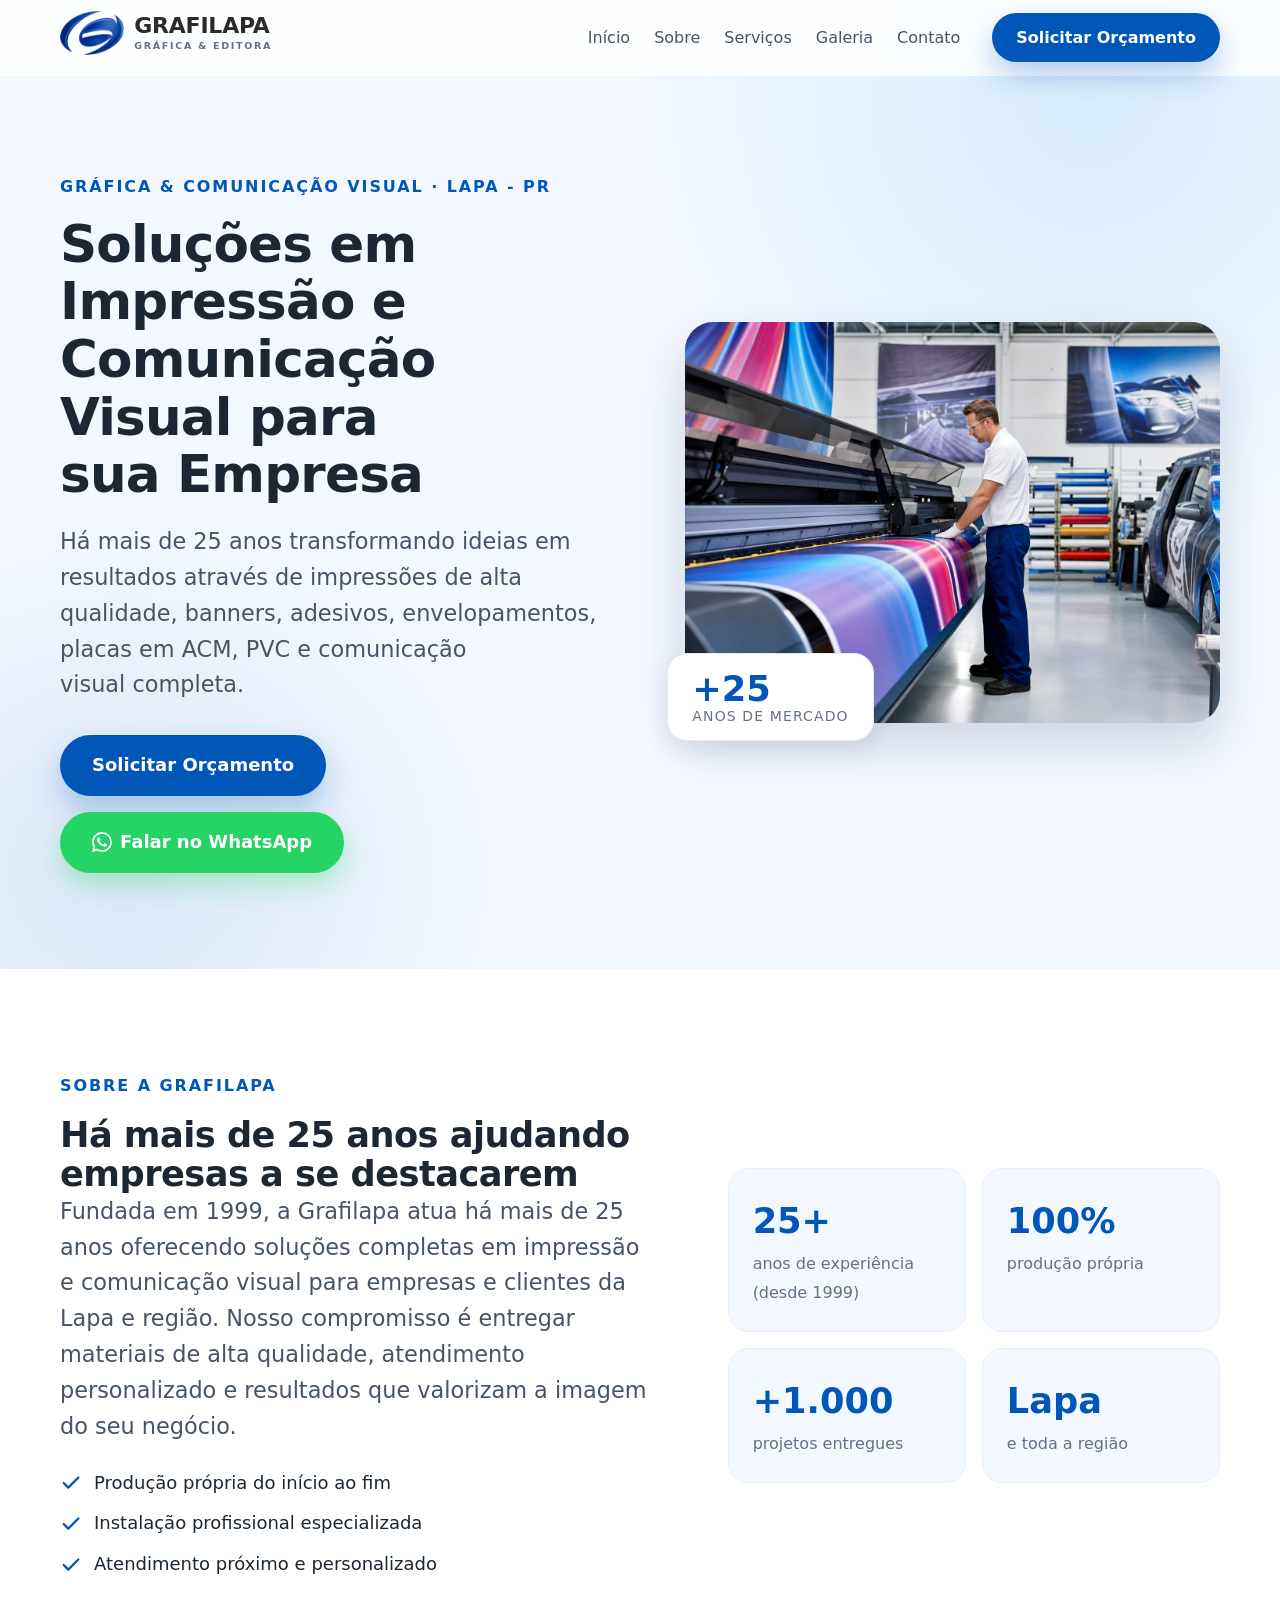
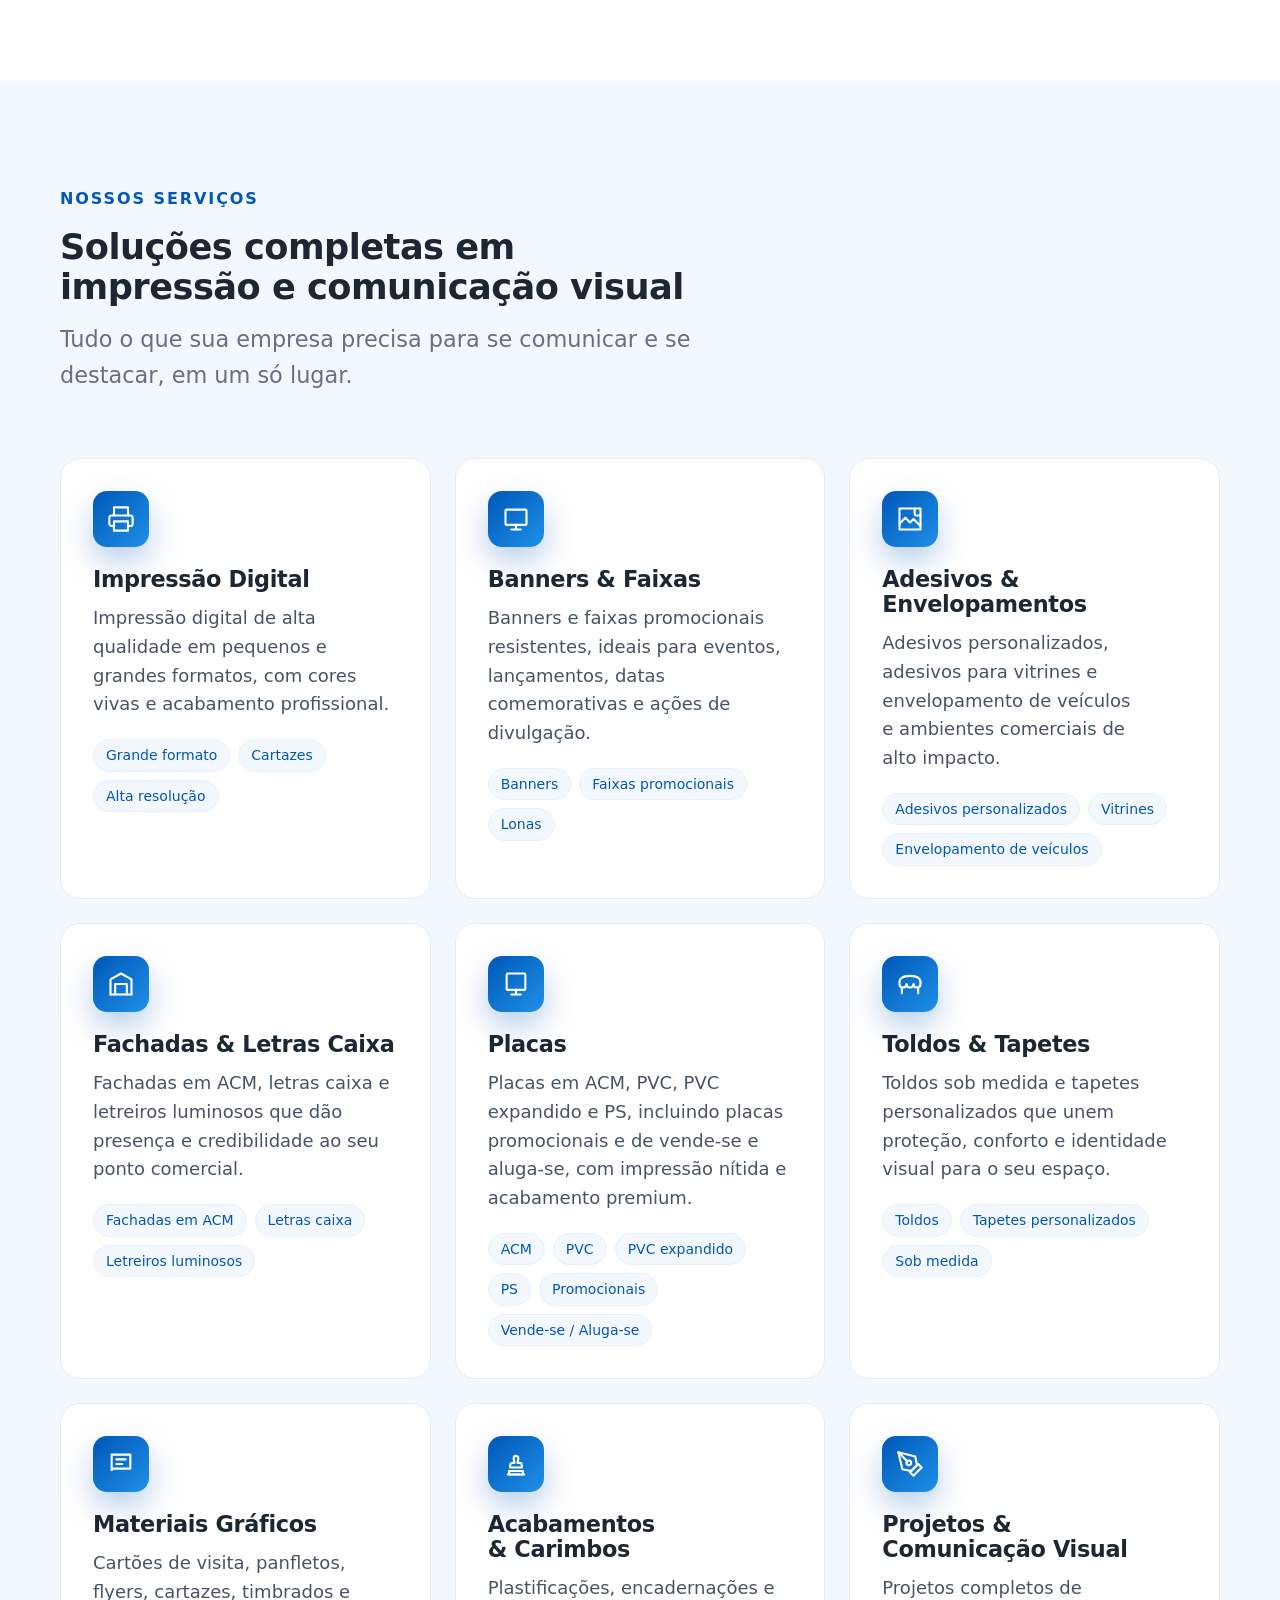
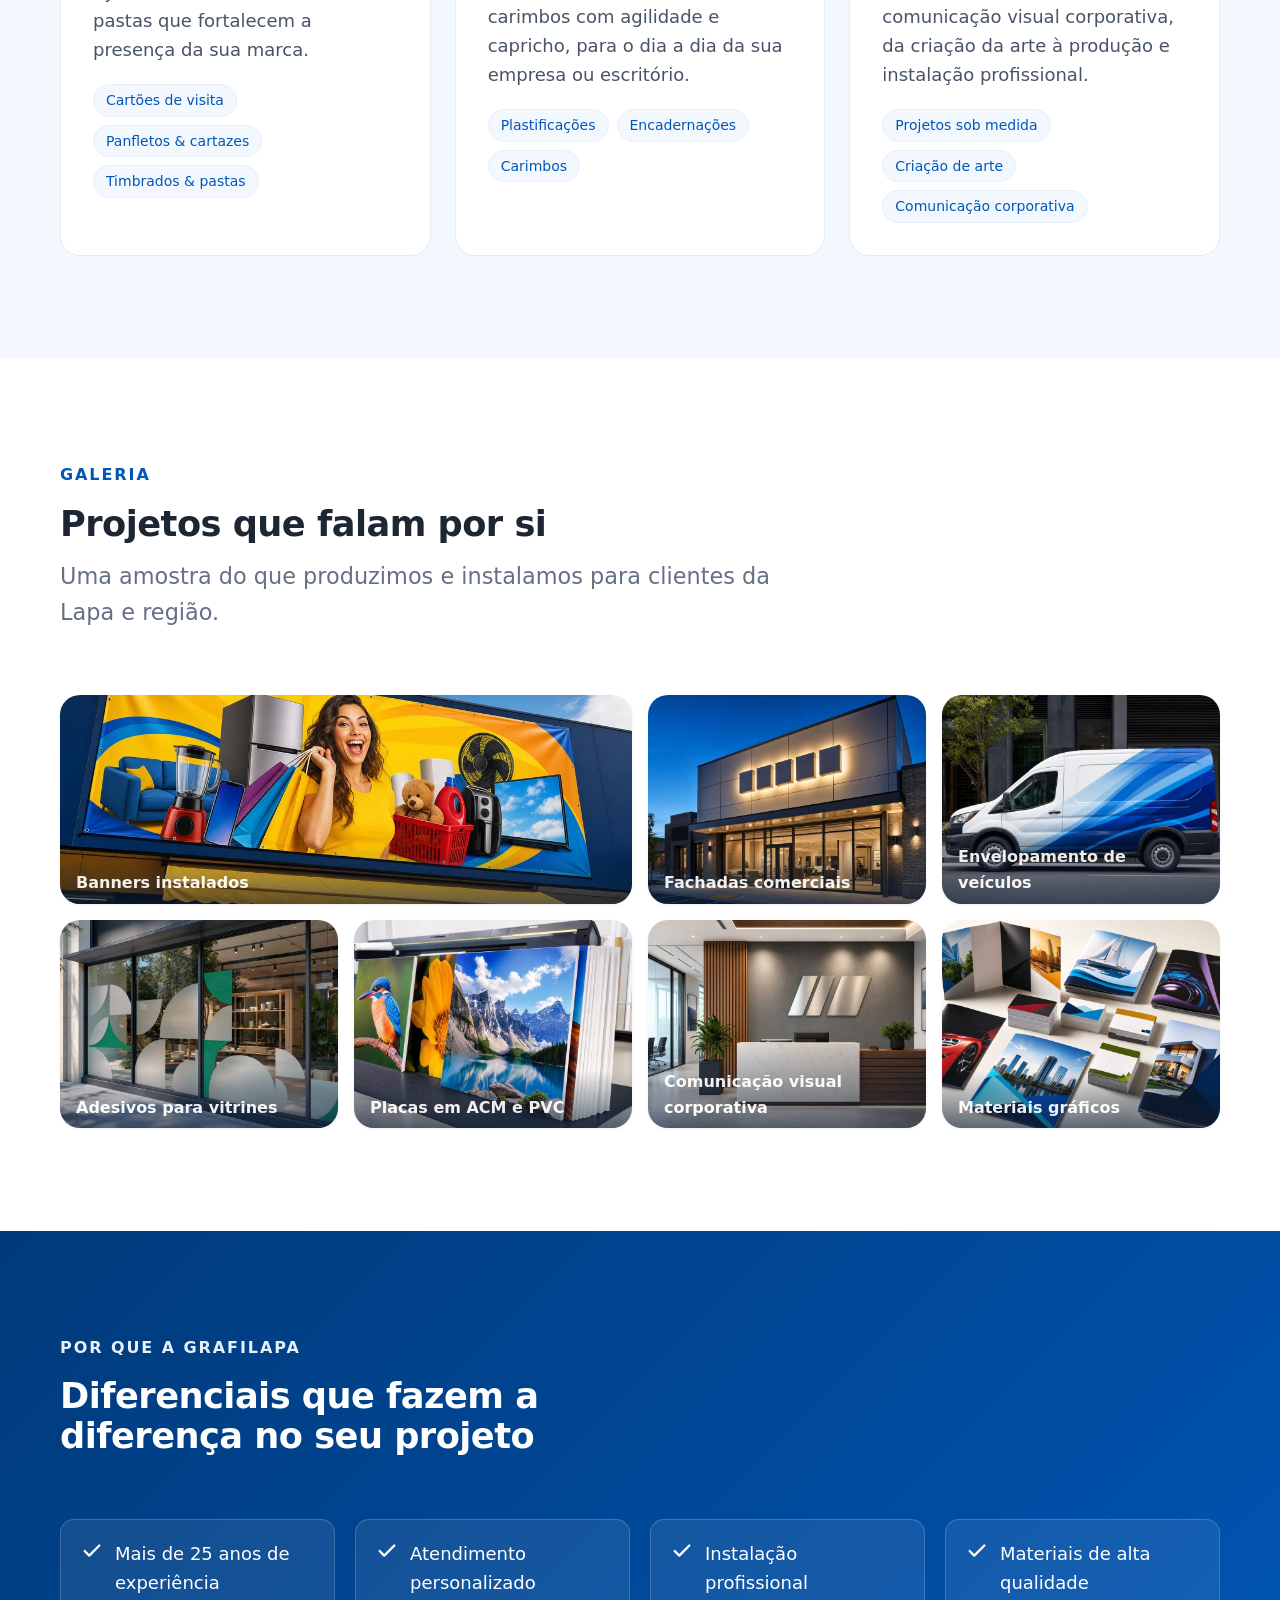
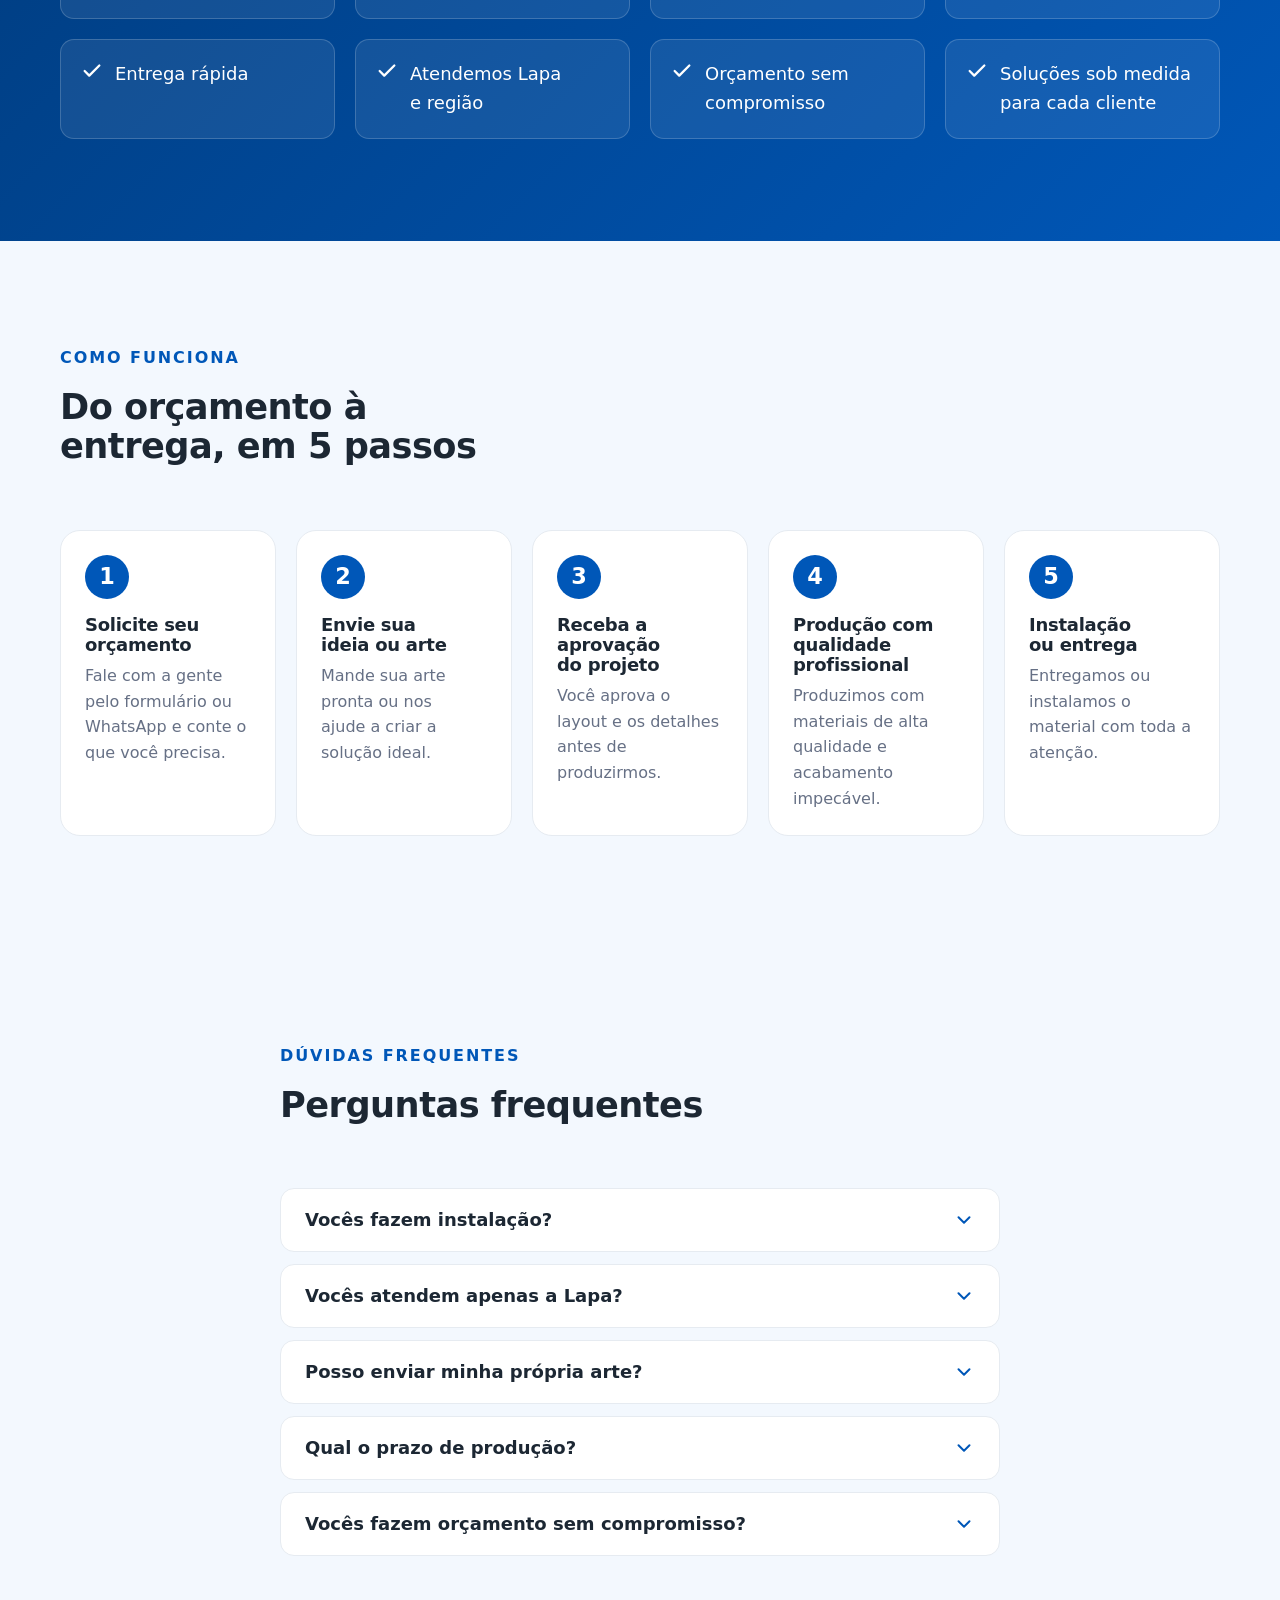
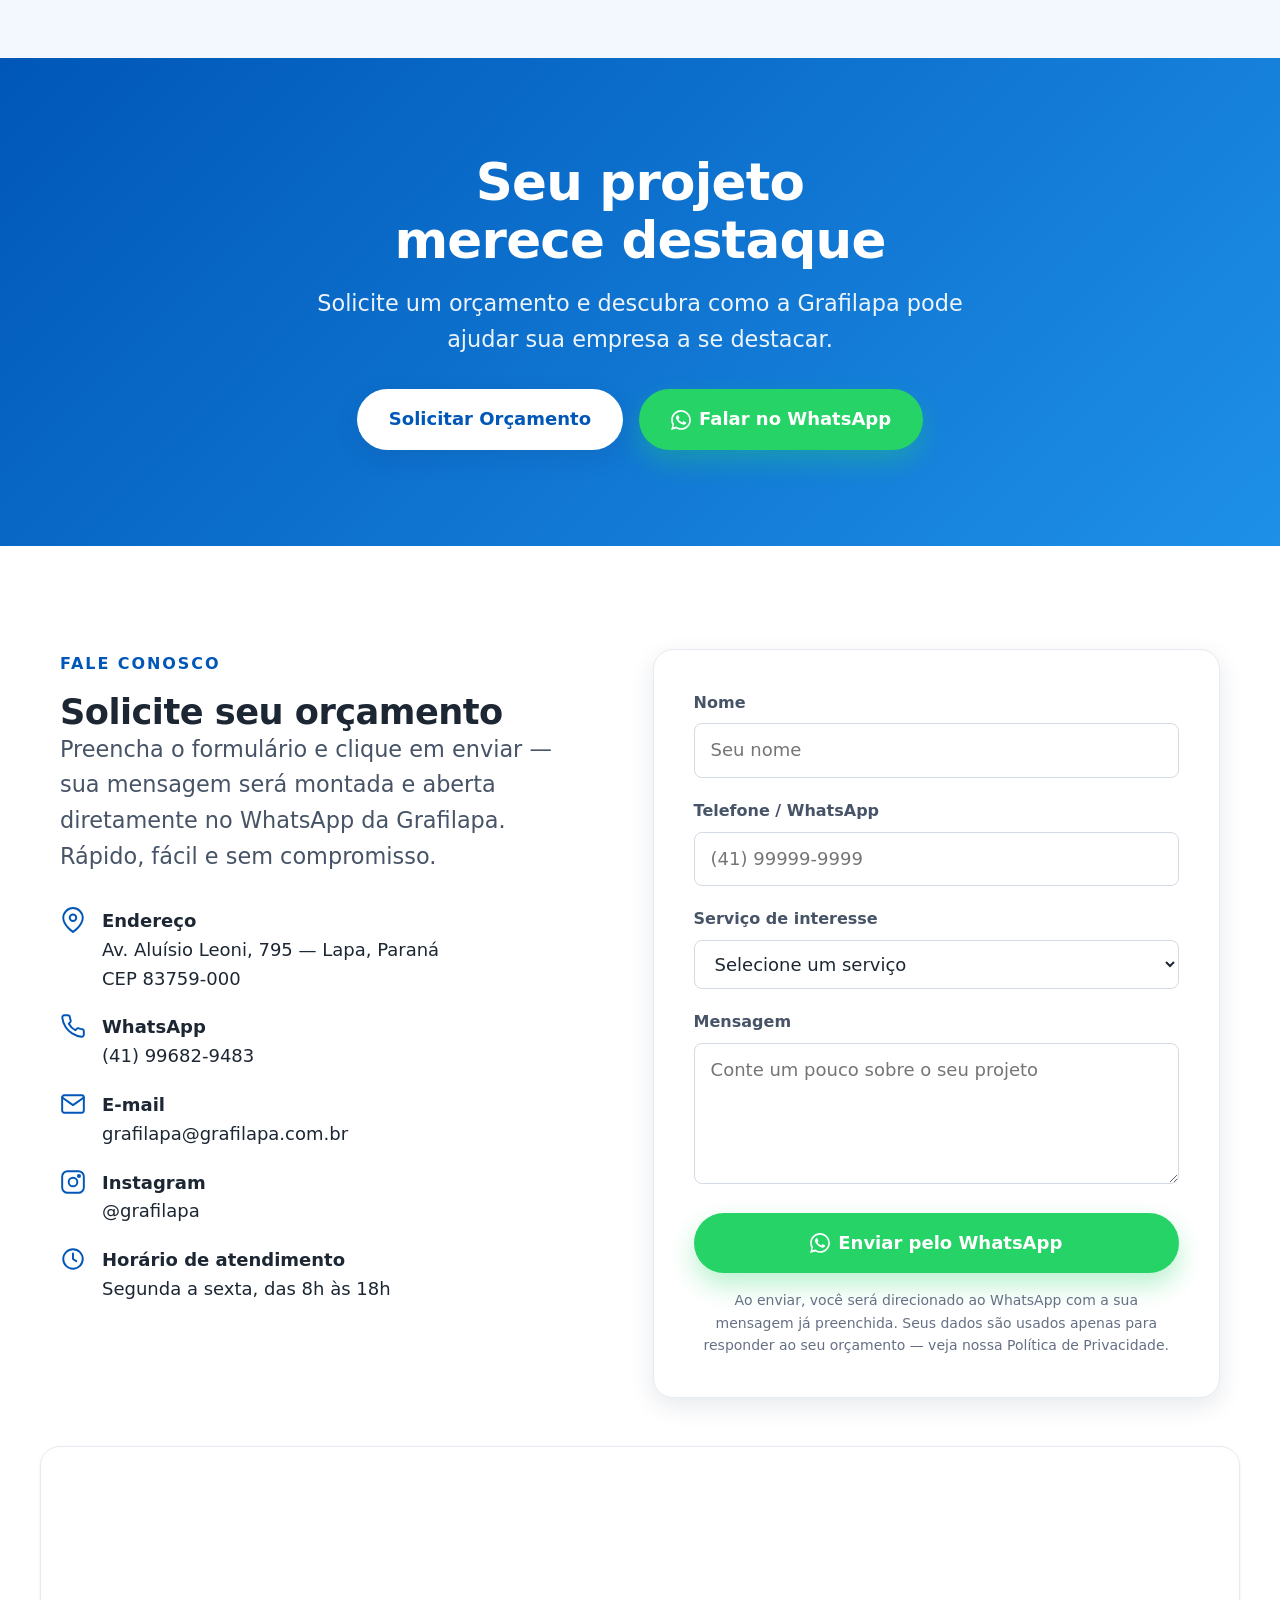
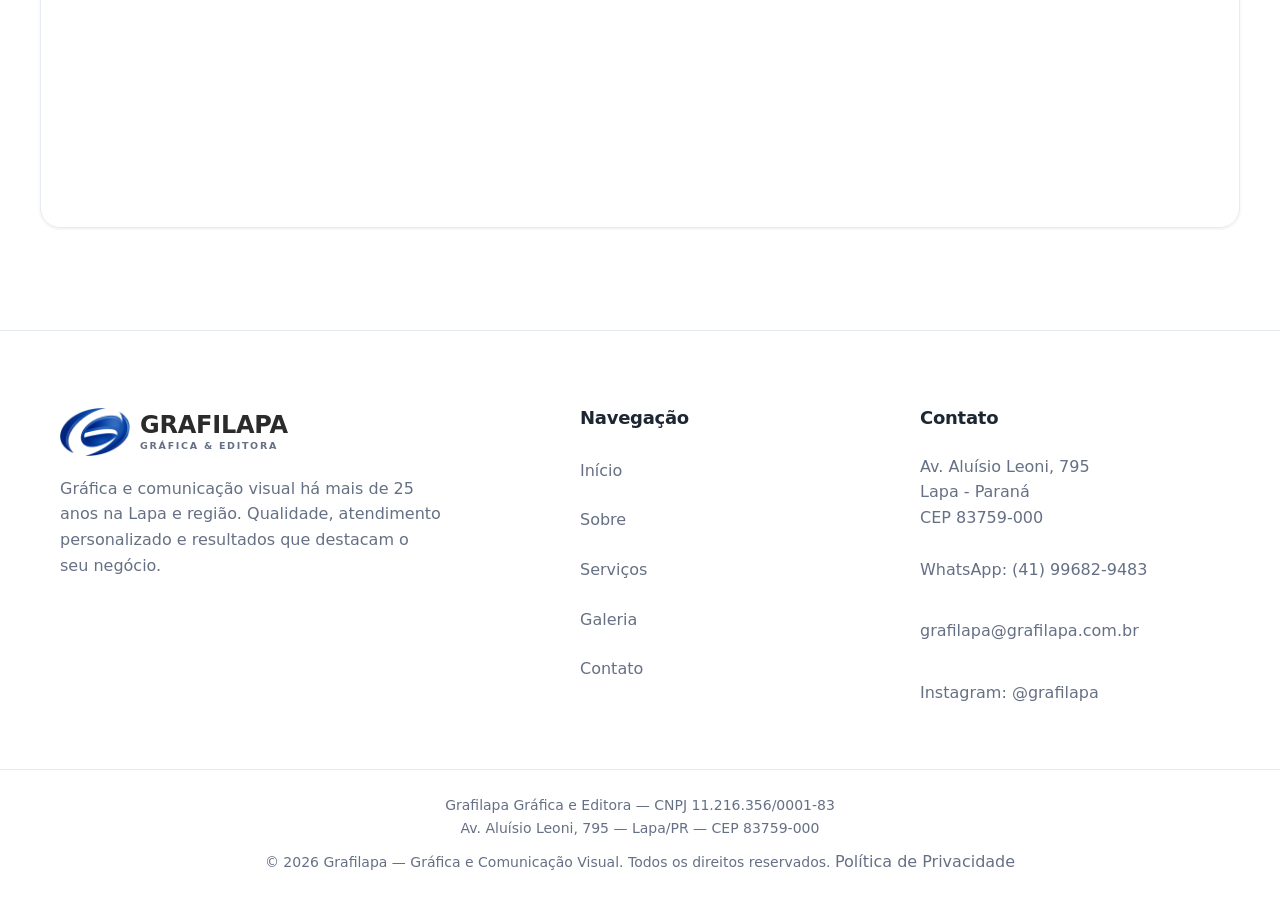
==== commit 89e41e50: "atualização de LGPT, 404, depoimentos" ====
--- a/Grafilapa/index.html
+++ b/Grafilapa/index.html
@@ -39,7 +39,7 @@
   <link href="https://api.fontshare.com/v2/css?f[]=cabinet-grotesk@500,700,800&f[]=general-sans@400,500,600,700&display=swap" rel="stylesheet" />
 
   <!-- Preload hero -->
-  <link rel="preload" as="image" href="assets/img/hero.webp" />
+  <link rel="preload" as="image" href="assets/img/foto-principal.jpg" />
 
   <link rel="stylesheet" href="assets/css/style.css" />
 
@@ -55,11 +55,15 @@
     "telephone": "+5541996829483",
     "email": "grafilapa@grafilapa.com.br",
     "priceRange": "$$",
+    "foundingDate": "1999",
+    "taxID": "11.216.356/0001-83",
+    "legalName": "Grafilapa Gráfica e Editora",
     "address": {
       "@type": "PostalAddress",
       "streetAddress": "Av. Aluísio Leoni, 795",
       "addressLocality": "Lapa",
       "addressRegion": "PR",
+      "postalCode": "83759-000",
       "addressCountry": "BR"
     },
     "areaServed": {
@@ -126,10 +130,7 @@
           </div>
         </div>
         <div class="hero__media reveal">
-          <picture>
-            <source srcset="assets/img/hero.webp" type="image/webp" />
-            <img src="assets/img/hero.jpg" alt="Técnico operando impressora de grande formato produzindo um banner colorido em gráfica profissional" width="1536" height="1024" fetchpriority="high" />
-          </picture>
+          <img src="assets/img/foto-principal.jpg" alt="Técnico operando impressora de grande formato produzindo um banner colorido em gráfica profissional" width="1536" height="1024" fetchpriority="high" />
           <div class="hero__badge" aria-hidden="true">
             <strong>+25</strong>
             <span>anos de mercado</span>
@@ -144,7 +145,7 @@
         <div class="about__text reveal">
           <span class="eyebrow">Sobre a Grafilapa</span>
           <h2 class="section__title">Há mais de 25 anos ajudando empresas a se destacarem</h2>
-          <p>A Grafilapa atua há mais de 25 anos oferecendo soluções completas em impressão e comunicação visual para empresas e clientes da Lapa e região. Nosso compromisso é entregar materiais de alta qualidade, atendimento personalizado e resultados que valorizam a imagem do seu negócio.</p>
+          <p>Fundada em 1999, a Grafilapa atua há mais de 25 anos oferecendo soluções completas em impressão e comunicação visual para empresas e clientes da Lapa e região. Nosso compromisso é entregar materiais de alta qualidade, atendimento personalizado e resultados que valorizam a imagem do seu negócio.</p>
           <ul class="about__points" role="list">
             <li><svg class="ico-check" viewBox="0 0 24 24" aria-hidden="true"><path d="M20 6L9 17l-5-5"/></svg> Produção própria do início ao fim</li>
             <li><svg class="ico-check" viewBox="0 0 24 24" aria-hidden="true"><path d="M20 6L9 17l-5-5"/></svg> Instalação profissional especializada</li>
@@ -152,7 +153,7 @@
           </ul>
         </div>
         <div class="about__stats reveal">
-          <div class="stat"><strong>25+</strong><span>anos de experiência</span></div>
+          <div class="stat"><strong>25+</strong><span>anos de experiência (desde 1999)</span></div>
           <div class="stat"><strong>100%</strong><span>produção própria</span></div>
           <div class="stat"><strong>+1.000</strong><span>projetos entregues</span></div>
           <div class="stat"><strong>Lapa</strong><span>e toda a região</span></div>
@@ -261,33 +262,35 @@
           <h2 class="section__title">Projetos que falam por si</h2>
           <p class="section__sub">Uma amostra do que produzimos e instalamos para clientes da Lapa e região.</p>
         </div>
+        <!-- TROCAR FOTOS: substitua os arquivos em assets/img/ mantendo os mesmos nomes.
+     Consulte COMO-ATUALIZAR.md na raiz do projeto. Atualize tambem o texto alt="..." de cada foto. -->
         <div class="gallery">
           <figure class="gallery__item gallery__item--wide reveal">
-            <picture><source srcset="assets/img/banner.webp" type="image/webp" /><img src="assets/img/banner.jpg" alt="Banner promocional de grande formato instalado na fachada de uma loja" loading="lazy" width="1000" height="666" /></picture>
+            <img src="assets/img/galeria-1-banners.jpg" alt="Banner promocional de grande formato instalado na fachada de uma loja" loading="lazy" width="1000" height="666" />
             <figcaption>Banners instalados</figcaption>
           </figure>
           <figure class="gallery__item reveal">
-            <picture><source srcset="assets/img/fachada.webp" type="image/webp" /><img src="assets/img/fachada.jpg" alt="Fachada comercial moderna com letreiro iluminado" loading="lazy" width="1000" height="666" /></picture>
+            <img src="assets/img/galeria-2-fachadas.jpg" alt="Fachada comercial moderna com letreiro iluminado" loading="lazy" width="1000" height="666" />
             <figcaption>Fachadas comerciais</figcaption>
           </figure>
           <figure class="gallery__item reveal">
-            <picture><source srcset="assets/img/envelopamento.webp" type="image/webp" /><img src="assets/img/envelopamento.jpg" alt="Veículo comercial totalmente envelopado em vinil azul e branco" loading="lazy" width="1000" height="666" /></picture>
+            <img src="assets/img/galeria-3-envelopamento.jpg" alt="Veículo comercial totalmente envelopado em vinil azul e branco" loading="lazy" width="1000" height="666" />
             <figcaption>Envelopamento de veículos</figcaption>
           </figure>
           <figure class="gallery__item reveal">
-            <picture><source srcset="assets/img/vitrine.webp" type="image/webp" /><img src="assets/img/vitrine.jpg" alt="Vitrine de loja com adesivos aplicados em vidro" loading="lazy" width="1000" height="666" /></picture>
+            <img src="assets/img/galeria-4-adesivos-vitrine.jpg" alt="Vitrine de loja com adesivos aplicados em vidro" loading="lazy" width="1000" height="666" />
             <figcaption>Adesivos para vitrines</figcaption>
           </figure>
           <figure class="gallery__item reveal">
-            <picture><source srcset="assets/img/pvc.webp" type="image/webp" /><img src="assets/img/pvc.jpg" alt="Placas em ACM e PVC impressas em alta qualidade" loading="lazy" width="1000" height="666" /></picture>
+            <img src="assets/img/galeria-5-placas.jpg" alt="Placas em ACM e PVC impressas em alta qualidade" loading="lazy" width="1000" height="666" />
             <figcaption>Placas em ACM e PVC</figcaption>
           </figure>
           <figure class="gallery__item reveal">
-            <picture><source srcset="assets/img/corporativo.webp" type="image/webp" /><img src="assets/img/corporativo.jpg" alt="Ambiente corporativo com comunicação visual e letreiro em metal" loading="lazy" width="1000" height="666" /></picture>
+            <img src="assets/img/galeria-6-comunicacao-visual.jpg" alt="Ambiente corporativo com comunicação visual e letreiro em metal" loading="lazy" width="1000" height="666" />
             <figcaption>Comunicação visual corporativa</figcaption>
           </figure>
           <figure class="gallery__item reveal">
-            <picture><source srcset="assets/img/graficos.webp" type="image/webp" /><img src="assets/img/graficos.jpg" alt="Materiais gráficos impressos: cartões de visita, flyers e folders" loading="lazy" width="1000" height="666" /></picture>
+            <img src="assets/img/galeria-7-materiais-graficos.jpg" alt="Materiais gráficos impressos: cartões de visita, flyers e folders" loading="lazy" width="1000" height="666" />
             <figcaption>Materiais gráficos</figcaption>
           </figure>
         </div>
@@ -331,30 +334,16 @@
       </div>
     </section>
 
-    <!-- ===== DEPOIMENTOS ===== -->
-    <section class="section" id="depoimentos">
+    <!-- ===== DEPOIMENTOS =====
+         Os depoimentos ficam no arquivo assets/js/depoimentos.js.
+         Enquanto a lista estiver vazia, esta seção não aparece no site. -->
+    <section class="section" id="depoimentos" hidden>
       <div class="container">
         <div class="section__head reveal">
           <span class="eyebrow">Depoimentos</span>
           <h2 class="section__title">O que nossos clientes dizem</h2>
         </div>
-        <div class="testimonials">
-          <figure class="testimonial reveal">
-            <div class="stars" aria-label="5 de 5 estrelas">★★★★★</div>
-            <blockquote>"A fachada e os adesivos da nossa loja ficaram impecáveis. Atendimento atencioso e prazo cumprido direitinho. Virou referência aqui na região."</blockquote>
-            <figcaption><strong>Marcos Andrade</strong><span>Comércio Andrade, Lapa - PR</span></figcaption>
-          </figure>
-          <figure class="testimonial reveal">
-            <div class="stars" aria-label="5 de 5 estrelas">★★★★★</div>
-            <blockquote>"Fizemos o envelopamento das mesas e a comunicação visual do restaurante. O resultado valorizou demais o ambiente. Recomendo de olhos fechados."</blockquote>
-            <figcaption><strong>Juliana Ferreira</strong><span>Cantina da Praça, Lapa - PR</span></figcaption>
-          </figure>
-          <figure class="testimonial reveal">
-            <div class="stars" aria-label="5 de 5 estrelas">★★★★★</div>
-            <blockquote>"As placas de vende-se e aluga-se da nossa imobiliária têm um acabamento profissional que faz diferença. Produção rápida e de muita qualidade."</blockquote>
-            <figcaption><strong>Rafael Bittencourt</strong><span>Imobiliária Centro Sul, região da Lapa</span></figcaption>
-          </figure>
-        </div>
+        <div class="testimonials" id="testimonials"></div>
       </div>
     </section>
 
@@ -415,7 +404,7 @@
           <ul class="contact__list" role="list">
             <li>
               <svg viewBox="0 0 24 24" aria-hidden="true"><path d="M21 10c0 7-9 13-9 13s-9-6-9-13a9 9 0 0 1 18 0z"/><circle cx="12" cy="10" r="3"/></svg>
-              <span><strong>Endereço</strong>Av. Aluísio Leoni, 795 — Lapa, Paraná</span>
+              <span><strong>Endereço</strong>Av. Aluísio Leoni, 795 — Lapa, Paraná<br>CEP 83759-000</span>
             </li>
             <li>
               <svg viewBox="0 0 24 24" aria-hidden="true"><path d="M22 16.92v3a2 2 0 0 1-2.18 2 19.79 19.79 0 0 1-8.63-3.07 19.5 19.5 0 0 1-6-6 19.79 19.79 0 0 1-3.07-8.67A2 2 0 0 1 4.11 2h3a2 2 0 0 1 2 1.72c.13.96.36 1.9.7 2.81a2 2 0 0 1-.45 2.11L8.09 9.91a16 16 0 0 0 6 6l1.27-1.27a2 2 0 0 1 2.11-.45c.91.34 1.85.57 2.81.7A2 2 0 0 1 22 16.92z"/></svg>
@@ -429,7 +418,12 @@
               <svg viewBox="0 0 24 24" aria-hidden="true"><rect x="2" y="2" width="20" height="20" rx="5"/><circle cx="12" cy="12" r="4"/><circle cx="17.5" cy="6.5" r="1"/></svg>
               <span><strong>Instagram</strong><a href="https://instagram.com/grafilapa" target="_blank" rel="noopener">@grafilapa</a></span>
             </li>
+            <li>
+              <svg viewBox="0 0 24 24" aria-hidden="true"><circle cx="12" cy="12" r="9"/><path d="M12 7v5l3 2"/></svg>
+              <span><strong>Horário de atendimento</strong>Segunda a sexta, das 8h às 18h</span>
+            </li>
           </ul>
+
         </div>
         <form class="contact__form reveal" id="contactForm" novalidate>
           <div class="field">
@@ -472,8 +466,14 @@
             <svg viewBox="0 0 24 24" width="20" height="20" fill="currentColor" aria-hidden="true"><path d="M.057 24l1.687-6.163a11.867 11.867 0 01-1.587-5.945C.16 5.335 5.495 0 12.05 0a11.817 11.817 0 018.413 3.488 11.824 11.824 0 013.48 8.414c-.003 6.557-5.338 11.892-11.893 11.892a11.9 11.9 0 01-5.688-1.448L.057 24zm6.597-3.807c1.676.995 3.276 1.591 5.392 1.592 5.448 0 9.886-4.434 9.889-9.885.002-5.462-4.415-9.89-9.881-9.892-5.452 0-9.887 4.434-9.889 9.884a9.87 9.87 0 001.519 5.276l-.999 3.648 3.97-1.024zm11.387-5.464c-.074-.124-.272-.198-.57-.347-.297-.149-1.758-.868-2.031-.967-.272-.099-.47-.149-.669.149-.198.297-.768.967-.941 1.165-.173.198-.347.223-.644.074-.297-.149-1.255-.462-2.39-1.475-.883-.788-1.48-1.761-1.653-2.059-.173-.297-.018-.458.13-.606.134-.133.297-.347.446-.521.151-.172.2-.296.3-.495.099-.198.05-.372-.025-.521-.075-.148-.669-1.611-.916-2.206-.242-.579-.487-.501-.669-.51l-.57-.01c-.198 0-.52.074-.792.372s-1.04 1.016-1.04 2.479 1.065 2.876 1.213 3.074c.149.198 2.095 3.2 5.076 4.487.709.306 1.263.489 1.694.626.712.226 1.36.194 1.872.118.571-.085 1.758-.719 2.006-1.413.248-.695.248-1.29.173-1.414z"/></svg>
             Enviar pelo WhatsApp
           </button>
-          <p class="contact__note">Ao enviar, você será direcionado ao WhatsApp com a sua mensagem já preenchida.</p>
+          <p class="contact__note">Ao enviar, você será direcionado ao WhatsApp com a sua mensagem já preenchida. Seus dados são usados apenas para responder ao seu orçamento — veja nossa <a href="privacidade.html">Política de Privacidade</a>.</p>
         </form>
+      </div>
+      <div class="container map reveal">
+        <iframe
+          src="https://www.google.com/maps?q=Av.%20Alu%C3%ADsio%20Leoni%2C%20795%2C%20Lapa%20-%20PR%2C%2083759-000&output=embed"
+          title="Mapa com a localização da Grafilapa na Av. Aluísio Leoni, 795, Lapa - PR"
+          loading="lazy" referrerpolicy="no-referrer-when-downgrade" allowfullscreen></iframe>
       </div>
     </section>
   </main>
@@ -505,7 +505,7 @@
       <div class="footer__contact">
         <h3>Contato</h3>
         <ul role="list">
-          <li>Av. Aluísio Leoni, 795<br>Lapa - Paraná</li>
+          <li>Av. Aluísio Leoni, 795<br>Lapa - Paraná<br>CEP 83759-000</li>
           <li><a href="https://wa.me/5541996829483?text=Ol%C3%A1!%20Gostaria%20de%20solicitar%20um%20or%C3%A7amento." target="_blank" rel="noopener">WhatsApp:&nbsp;(41)&nbsp;99682-9483</a></li>
           <li><a href="mailto:grafilapa@grafilapa.com.br">grafilapa@grafilapa.com.br</a></li>
           <li><a href="https://instagram.com/grafilapa" target="_blank" rel="noopener">Instagram: @grafilapa</a></li>
@@ -514,7 +514,8 @@
     </div>
     <div class="footer__bottom">
       <div class="container">
-        <p>© <span id="ano"></span> Grafilapa — Gráfica e Comunicação Visual. Todos os direitos reservados.</p>
+        <p>Grafilapa Gráfica e Editora — CNPJ 11.216.356/0001-83<br>Av. Aluísio Leoni, 795 — Lapa/PR — CEP 83759-000</p>
+        <p>© <span id="ano"></span> Grafilapa — Gráfica e Comunicação Visual. Todos os direitos reservados. <a href="privacidade.html">Política de Privacidade</a></p>
       </div>
     </div>
   </footer>
@@ -524,6 +525,7 @@
     <svg viewBox="0 0 24 24" width="32" height="32" fill="currentColor" aria-hidden="true"><path d="M.057 24l1.687-6.163a11.867 11.867 0 01-1.587-5.945C.16 5.335 5.495 0 12.05 0a11.817 11.817 0 018.413 3.488 11.824 11.824 0 013.48 8.414c-.003 6.557-5.338 11.892-11.893 11.892a11.9 11.9 0 01-5.688-1.448L.057 24zm6.597-3.807c1.676.995 3.276 1.591 5.392 1.592 5.448 0 9.886-4.434 9.889-9.885.002-5.462-4.415-9.89-9.881-9.892-5.452 0-9.887 4.434-9.889 9.884a9.87 9.87 0 001.519 5.276l-.999 3.648 3.97-1.024zm11.387-5.464c-.074-.124-.272-.198-.57-.347-.297-.149-1.758-.868-2.031-.967-.272-.099-.47-.149-.669.149-.198.297-.768.967-.941 1.165-.173.198-.347.223-.644.074-.297-.149-1.255-.462-2.39-1.475-.883-.788-1.48-1.761-1.653-2.059-.173-.297-.018-.458.13-.606.134-.133.297-.347.446-.521.151-.172.2-.296.3-.495.099-.198.05-.372-.025-.521-.075-.148-.669-1.611-.916-2.206-.242-.579-.487-.501-.669-.51l-.57-.01c-.198 0-.52.074-.792.372s-1.04 1.016-1.04 2.479 1.065 2.876 1.213 3.074c.149.198 2.095 3.2 5.076 4.487.709.306 1.263.489 1.694.626.712.226 1.36.194 1.872.118.571-.085 1.758-.719 2.006-1.413.248-.695.248-1.29.173-1.414z"/></svg>
   </a>
 
+  <script src="assets/js/depoimentos.js"></script>
   <script src="assets/js/main.js" defer></script>
 <script data-pplx-inline-edit>
 (function () {
--- a/Grafilapa/assets/css/style.css
+++ b/Grafilapa/assets/css/style.css
@@ -349,6 +349,31 @@
 html.js .wa-float.is-visible { opacity: 1; visibility: visible; transform: none; }
 .wa-float:hover, html.js .wa-float.is-visible:hover { transform: scale(1.08); background: var(--wa-green-hover); }
 @keyframes wa-pulse { 0%,100% { box-shadow: 0 14px 30px rgba(37,211,102,.45); } 50% { box-shadow: 0 14px 30px rgba(37,211,102,.45), 0 0 0 14px rgba(37,211,102,.0); } }
+
+
+/* ===== MAPA (contato) ===== */
+.map { margin-top: var(--space-12); border-radius: var(--radius-lg); overflow: hidden; box-shadow: var(--shadow-sm); border: 1px solid var(--gray-200); }
+.map iframe { display: block; width: 100%; height: 380px; border: 0; }
+
+/* ===== PAGINAS LEGAIS ===== */
+.legal { padding-top: clamp(var(--space-16), 10vw, var(--space-24)); }
+.legal h1 { margin-bottom: var(--space-2); }
+.legal__update { color: var(--gray-500); font-size: var(--text-sm); margin-bottom: var(--space-10); }
+.legal h2 { font-size: var(--text-lg); color: var(--ink); margin-top: var(--space-10); margin-bottom: var(--space-3); }
+.legal p { color: var(--gray-600); margin-bottom: var(--space-4); line-height: 1.75; }
+.legal a:not(.btn) { color: var(--color-primary); text-decoration: underline; text-underline-offset: 3px; }
+.legal .btn { text-decoration: none; }
+.legal__list { margin: 0 0 var(--space-4) var(--space-5); color: var(--gray-600); line-height: 1.75; }
+.legal__list li { list-style: disc; margin-bottom: var(--space-2); }
+.legal__back { margin-top: var(--space-12); }
+
+/* ===== PAGINA 404 ===== */
+.errorpage { min-height: 100vh; display: flex; align-items: center; background: var(--gray-50, #f4f8fd); }
+.errorpage__inner { text-align: center; padding-block: var(--space-16); }
+.errorpage .brand { justify-content: center; margin-bottom: var(--space-10); }
+.errorpage__code { font-family: var(--font-display); font-size: clamp(4rem, 14vw, 7rem); line-height: 1; color: var(--color-primary); margin-bottom: var(--space-3); }
+.errorpage__text { color: var(--gray-500); max-width: 46ch; margin: var(--space-4) auto var(--space-8); }
+.errorpage__actions { display: flex; gap: var(--space-4); justify-content: center; flex-wrap: wrap; }
 
 /* ===== SCROLL REVEAL ===== */
 html.js .reveal { opacity: 0; transform: translateY(28px); transition: opacity 700ms cubic-bezier(0.16,1,0.3,1), transform 700ms cubic-bezier(0.16,1,0.3,1); }
@@ -400,6 +425,8 @@
   .hero__badge { left: 0; }
   .footer__bottom { padding-bottom: 96px; }
   .contact__note { padding-right: 68px; }
+  .map iframe { height: 280px; }
+  .errorpage__actions .btn { width: 100%; }
 }
 
 @media (prefers-reduced-motion: reduce) {
